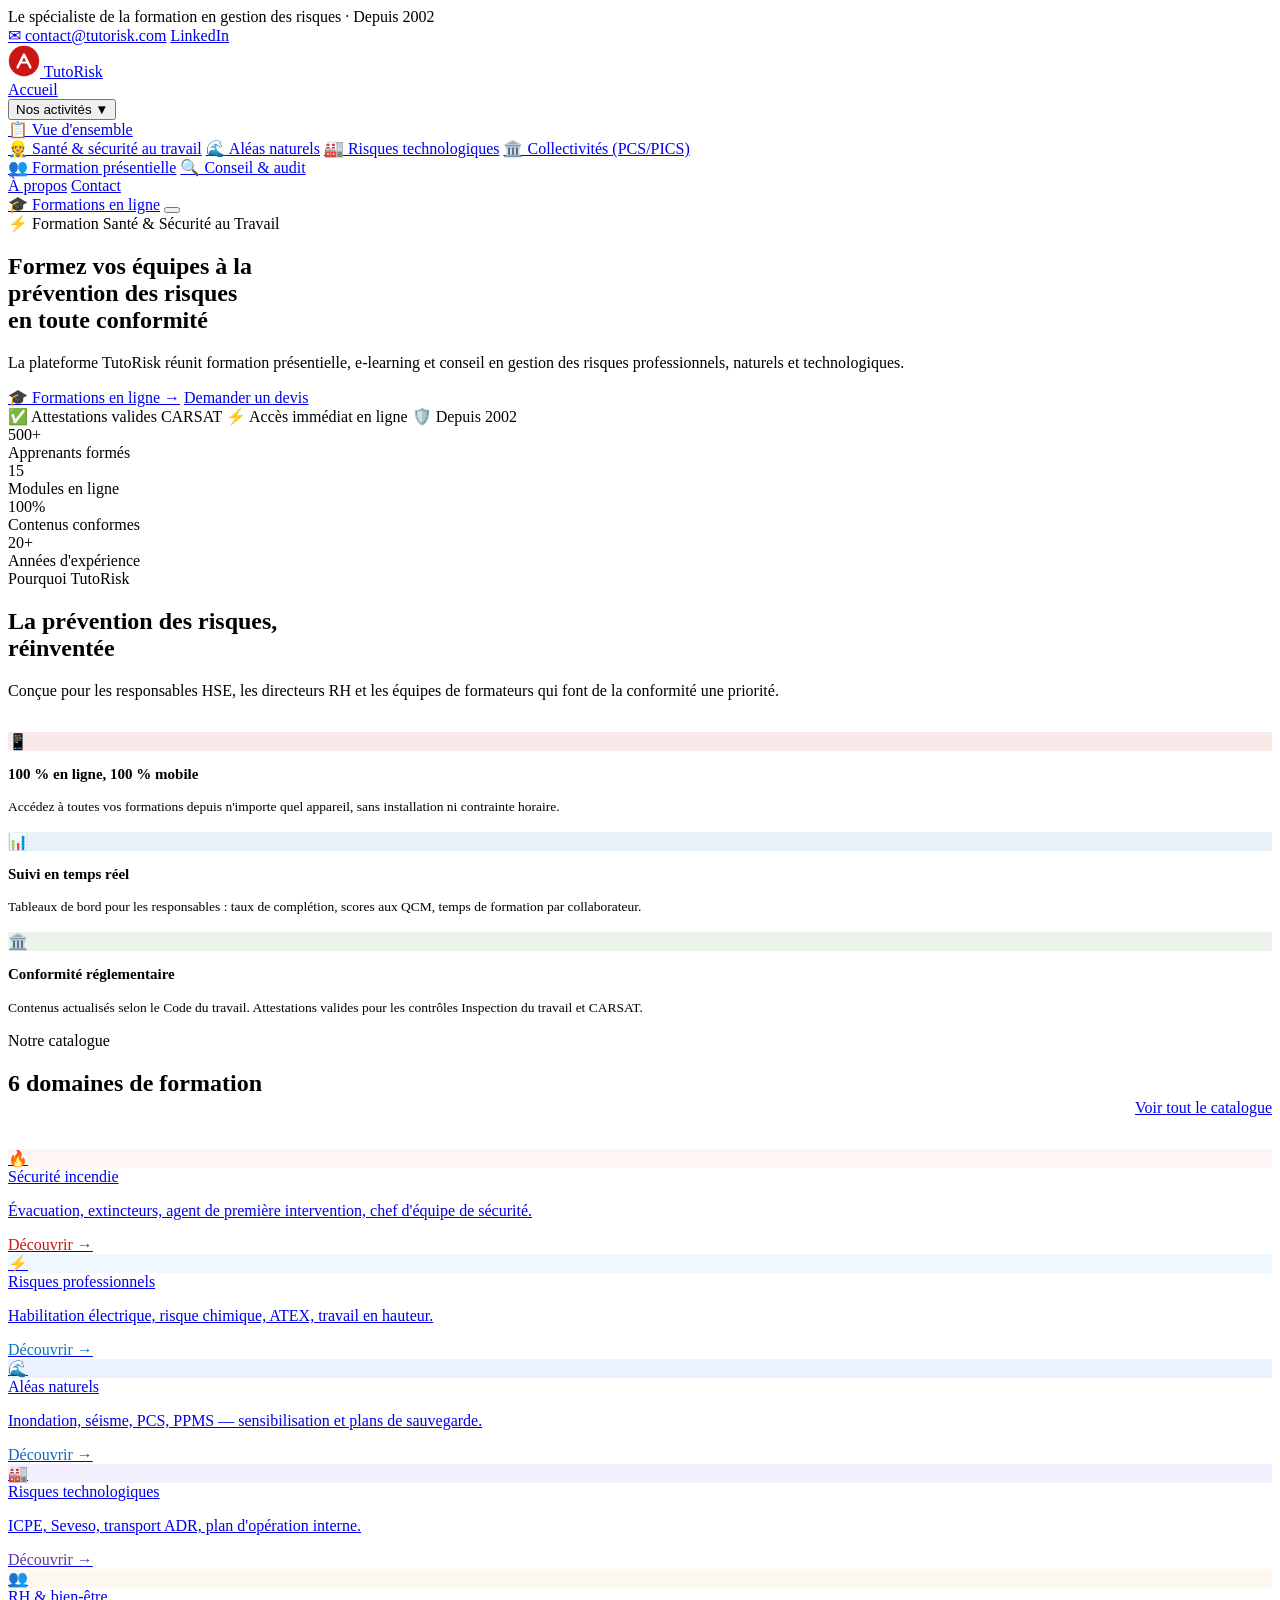
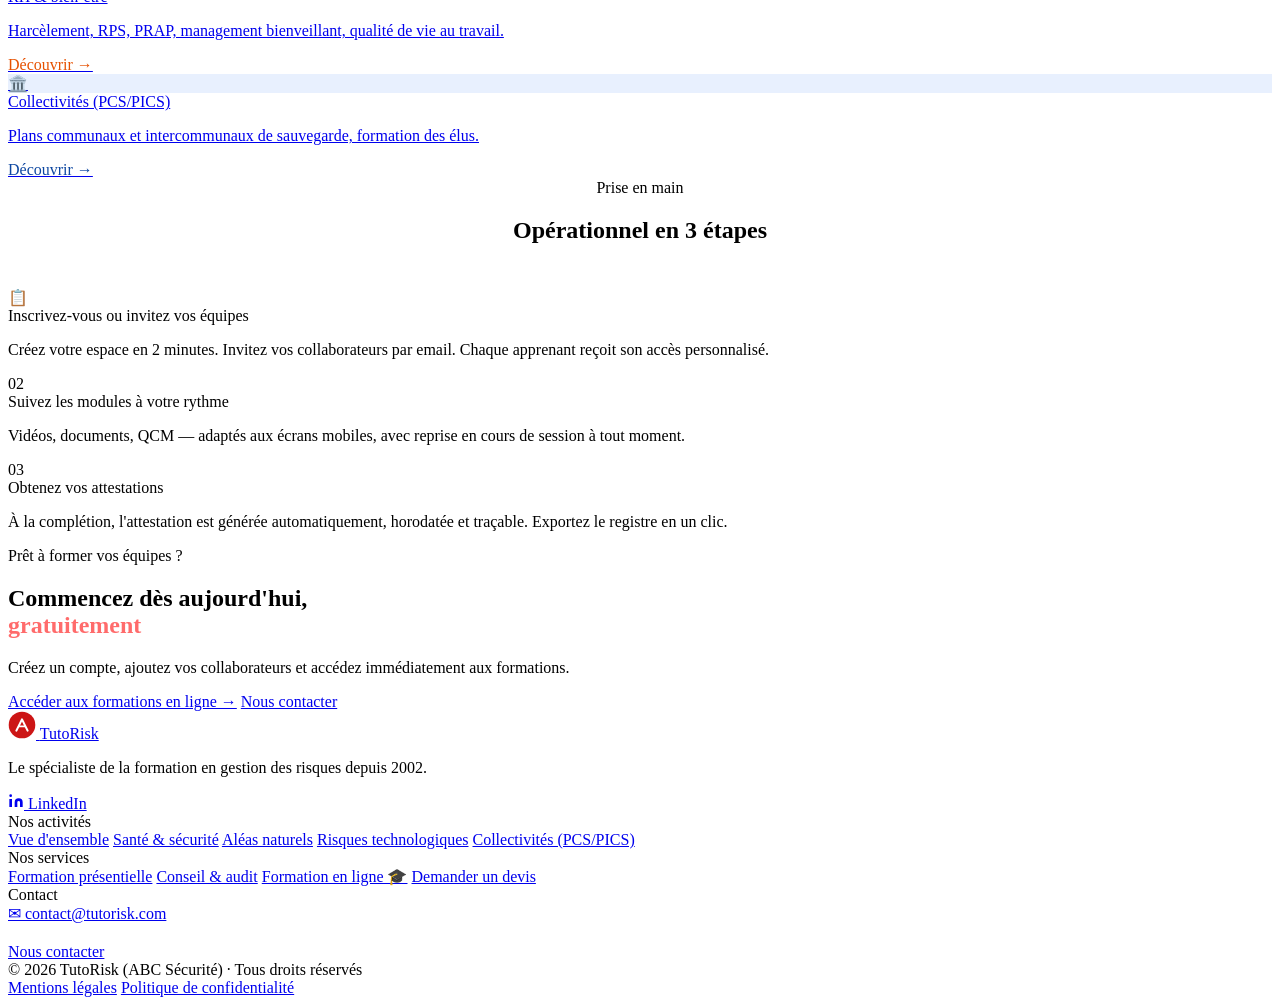
==== index.html @ a5a5a808 "deploy: index.html" ====
<!DOCTYPE html>
<html lang="fr">
<head>
  <meta charset="UTF-8">
  <meta name="viewport" content="width=device-width,initial-scale=1.0">
  <title>TutoRisk — Formation & conseil en gestion des risques depuis 2002</title>
  <meta name="description" content="Spécialiste de la formation en santé & sécurité au travail, aléas naturels et risques technologiques depuis 2002. Formations présentielles, e-learning et conseil.">
  <meta property="og:title" content="TutoRisk — Formation & conseil en gestion des risques depuis 2002">
  <meta property="og:description" content="Spécialiste de la formation en santé & sécurité au travail, aléas naturels et risques technologiques depuis 2002. Formations présentielles, e-learning et conseil.">
  <link rel="icon" href="/assets/favicon.svg" type="image/svg+xml">
  <link rel="preconnect" href="https://fonts.googleapis.com">
  <link href="https://fonts.googleapis.com/css2?family=Inter:wght@400;500;600;700;800;900&display=swap" rel="stylesheet">
  <link rel="stylesheet" href="/css/style.css">
</head>
<body>
<div class="topbar">
  <span>Le spécialiste de la formation en gestion des risques · Depuis 2002</span>
  <div class="topbar-links">
    <a href="mailto:contact@tutorisk.com">✉ contact@tutorisk.com</a>
    <a href="https://linkedin.com/company/tutorisk" target="_blank" rel="noreferrer">LinkedIn</a>
  </div>
</div>
<nav class="navbar" id="navbar">
  <div class="nav-inner">
    <a href="/index.html" class="nav-logo">
      <svg width="32" height="32" viewBox="0 0 40 40" fill="none"><circle cx="20" cy="20" r="19" fill="#CC1515"/><path d="M12 28L20 12L28 28" stroke="#fff" stroke-width="3" stroke-linecap="round" stroke-linejoin="round" fill="none"/><path d="M15.5 22L24.5 22" stroke="#fff" stroke-width="2.5" stroke-linecap="round"/></svg>
      <span>TutoRisk</span>
    </a>
    <div class="nav-links" id="nav-links">
      <a href="/index.html">Accueil</a>
      <div class="nav-dropdown" id="dropdown-activites">
        <button class="nav-dropdown-trigger" aria-expanded="false" aria-haspopup="true">Nos activités <span class="chevron">▼</span></button>
        <div class="nav-dropdown-menu" role="menu">
          <a href="/nos-activites.html">📋 Vue d'ensemble</a>
          <div class="dropdown-divider"></div>
          <a href="/sante-securite.html">👷 Santé &amp; sécurité au travail</a>
          <a href="/aleas-naturels.html">🌊 Aléas naturels</a>
          <a href="/risques-technologiques.html">🏭 Risques technologiques</a>
          <a href="/collectivites.html">🏛️ Collectivités (PCS/PICS)</a>
          <div class="dropdown-divider"></div>
          <a href="/formation-presentielle.html">👥 Formation présentielle</a>
          <a href="/conseil-audit.html">🔍 Conseil &amp; audit</a>
        </div>
      </div>
      <a href="/a-propos.html">À propos</a>
      <a href="/contact.html">Contact</a>
    </div>
    <div class="nav-actions">
      <a href="https://formation.tutorisk.com" target="_blank" rel="noreferrer" class="btn btn-red btn-sm">🎓 Formations en ligne</a>
      <button class="burger" id="burger" aria-label="Menu" aria-expanded="false"><span></span><span></span><span></span></button>
    </div>
  </div>
  <div class="nav-mobile" id="nav-mobile" hidden>
    <a href="/index.html">Accueil</a>
    <div class="mobile-section">Nos activités</div>
    <a href="/nos-activites.html" class="indent">Vue d'ensemble</a>
    <a href="/sante-securite.html" class="indent">👷 Santé &amp; sécurité</a>
    <a href="/aleas-naturels.html" class="indent">🌊 Aléas naturels</a>
    <a href="/risques-technologiques.html" class="indent">🏭 Risques technologiques</a>
    <a href="/collectivites.html" class="indent">🏛️ Collectivités</a>
    <a href="/formation-presentielle.html" class="indent">👥 Formation présentielle</a>
    <a href="/conseil-audit.html" class="indent">🔍 Conseil &amp; audit</a>
    <a href="/a-propos.html">À propos</a>
    <a href="/contact.html">Contact</a>
    <a href="https://formation.tutorisk.com" target="_blank" class="mobile-cta">🎓 Accéder aux formations en ligne</a>
  </div>
</nav>

<section class="hero">
  <div class="hero-pattern" aria-hidden="true"></div>
  <div class="hero-glow" aria-hidden="true"></div>
  <div class="hero-inner">
    <div class="hero-tag">⚡ Formation Santé &amp; Sécurité au Travail</div>
    <h1 class="fade-in">Formez vos équipes à la<br><span class="accent">prévention des risques</span><br>en toute conformité</h1>
    <p class="hero-sub fade-in fade-in-1">La plateforme TutoRisk réunit formation présentielle, e-learning et conseil en gestion des risques professionnels, naturels et technologiques.</p>
    <div class="hero-ctas fade-in fade-in-2">
      <a href="https://formation.tutorisk.com" target="_blank" rel="noreferrer" class="btn btn-white btn-lg">🎓 Formations en ligne →</a>
      <a href="/contact.html" class="btn btn-outline-white btn-lg">Demander un devis</a>
    </div>
    <div class="hero-badges fade-in fade-in-3">
      <span>✅ Attestations valides CARSAT</span>
      <span>⚡ Accès immédiat en ligne</span>
      <span>🛡️ Depuis 2002</span>
    </div>
  </div>
</section>
<div class="stats-bar">
  <div class="stats-bar-inner">
    <div class="stat-item"><div class="stat-num"><span data-count="500" data-suffix="+">500+</span></div><div class="stat-label">Apprenants formés</div></div>
    <div class="stat-item"><div class="stat-num"><span data-count="15">15</span></div><div class="stat-label">Modules en ligne</div></div>
    <div class="stat-item"><div class="stat-num"><span data-count="100" data-suffix="%">100%</span></div><div class="stat-label">Contenus conformes</div></div>
    <div class="stat-item"><div class="stat-num"><span data-count="20" data-suffix="+">20+</span></div><div class="stat-label">Années d'expérience</div></div>
  </div>
</div>
<section class="section">
  <div class="container">
    <div class="label">Pourquoi TutoRisk</div>
    <h2 class="section-title">La prévention des risques,<br>réinventée</h2>
    <p class="section-subtitle">Conçue pour les responsables HSE, les directeurs RH et les équipes de formateurs qui font de la conformité une priorité.</p>
    <div class="grid-3" style="margin-top:2rem">
      <div class="card card-lift fade-in"><div class="feature-icon" style="background:#CC151518">📱</div><h3 style="font-size:.9375rem;font-weight:800;color:var(--dark);margin-bottom:.625rem">100 % en ligne, 100 % mobile</h3><p style="font-size:.84375rem;color:var(--text-light);line-height:1.65">Accédez à toutes vos formations depuis n'importe quel appareil, sans installation ni contrainte horaire.</p></div>
      <div class="card card-lift fade-in fade-in-1"><div class="feature-icon" style="background:#0277BD18">📊</div><h3 style="font-size:.9375rem;font-weight:800;color:var(--dark);margin-bottom:.625rem">Suivi en temps réel</h3><p style="font-size:.84375rem;color:var(--text-light);line-height:1.65">Tableaux de bord pour les responsables : taux de complétion, scores aux QCM, temps de formation par collaborateur.</p></div>
      <div class="card card-lift fade-in fade-in-2"><div class="feature-icon" style="background:#2E7D3218">🏛️</div><h3 style="font-size:.9375rem;font-weight:800;color:var(--dark);margin-bottom:.625rem">Conformité réglementaire</h3><p style="font-size:.84375rem;color:var(--text-light);line-height:1.65">Contenus actualisés selon le Code du travail. Attestations valides pour les contrôles Inspection du travail et CARSAT.</p></div>
    </div>
  </div>
</section>
<section class="section" style="background:var(--bg)">
  <div class="container">
    <div style="display:flex;justify-content:space-between;align-items:flex-end;flex-wrap:wrap;gap:1rem;margin-bottom:2rem">
      <div><div class="label">Notre catalogue</div><h2 class="section-title">6 domaines de formation</h2></div>
      <a href="https://formation.tutorisk.com" target="_blank" rel="noreferrer" class="btn btn-red">Voir tout le catalogue</a>
    </div>
    <div class="grid-3">
      <a href="/sante-securite.html" class="domain-card" style="border-top-color:#CC1515"><div class="domain-card-header"><div class="domain-card-icon" style="background:#FFF5F5">🔥</div><div class="domain-card-title">Sécurité incendie</div></div><p>Évacuation, extincteurs, agent de première intervention, chef d'équipe de sécurité.</p><div class="domain-cta" style="color:#CC1515">Découvrir →</div></a>
      <a href="/sante-securite.html" class="domain-card" style="border-top-color:#0277BD"><div class="domain-card-header"><div class="domain-card-icon" style="background:#EFF8FF">⚡</div><div class="domain-card-title">Risques professionnels</div></div><p>Habilitation électrique, risque chimique, ATEX, travail en hauteur.</p><div class="domain-cta" style="color:#0277BD">Découvrir →</div></a>
      <a href="/aleas-naturels.html" class="domain-card" style="border-top-color:#1565C0"><div class="domain-card-header"><div class="domain-card-icon" style="background:#EBF2FF">🌊</div><div class="domain-card-title">Aléas naturels</div></div><p>Inondation, séisme, PCS, PPMS — sensibilisation et plans de sauvegarde.</p><div class="domain-cta" style="color:#1565C0">Découvrir →</div></a>
      <a href="/risques-technologiques.html" class="domain-card" style="border-top-color:#5E35B1"><div class="domain-card-header"><div class="domain-card-icon" style="background:#F3EFFF">🏭</div><div class="domain-card-title">Risques technologiques</div></div><p>ICPE, Seveso, transport ADR, plan d'opération interne.</p><div class="domain-cta" style="color:#5E35B1">Découvrir →</div></a>
      <a href="/sante-securite.html" class="domain-card" style="border-top-color:#E65100"><div class="domain-card-header"><div class="domain-card-icon" style="background:#FFF8F0">👥</div><div class="domain-card-title">RH &amp; bien-être</div></div><p>Harcèlement, RPS, PRAP, management bienveillant, qualité de vie au travail.</p><div class="domain-cta" style="color:#E65100">Découvrir →</div></a>
      <a href="/collectivites.html" class="domain-card" style="border-top-color:#0D47A1"><div class="domain-card-header"><div class="domain-card-icon" style="background:#E8F0FE">🏛️</div><div class="domain-card-title">Collectivités (PCS/PICS)</div></div><p>Plans communaux et intercommunaux de sauvegarde, formation des élus.</p><div class="domain-cta" style="color:#0D47A1">Découvrir →</div></a>
    </div>
  </div>
</section>
<section class="section">
  <div class="container">
    <div style="text-align:center;margin-bottom:2.75rem"><div class="label">Prise en main</div><h2 class="section-title">Opérationnel en 3 étapes</h2></div>
    <div class="steps-grid">
      <div class="step-card card-lift fade-in"><div class="step-num active">📋</div><div class="step-title">Inscrivez-vous ou invitez vos équipes</div><p class="step-desc">Créez votre espace en 2 minutes. Invitez vos collaborateurs par email. Chaque apprenant reçoit son accès personnalisé.</p></div>
      <div class="step-card card-lift fade-in fade-in-1"><div class="step-num">02</div><div class="step-title">Suivez les modules à votre rythme</div><p class="step-desc">Vidéos, documents, QCM — adaptés aux écrans mobiles, avec reprise en cours de session à tout moment.</p></div>
      <div class="step-card card-lift fade-in fade-in-2"><div class="step-num">03</div><div class="step-title">Obtenez vos attestations</div><p class="step-desc">À la complétion, l'attestation est générée automatiquement, horodatée et traçable. Exportez le registre en un clic.</p></div>
    </div>
  </div>
</section>
<section class="cta-section">
  <div class="hero-glow" aria-hidden="true"></div>
  <div style="position:relative;z-index:1">
    <div class="label">Prêt à former vos équipes ?</div>
    <h2>Commencez dès aujourd'hui,<br><span style="color:#FF6B6B">gratuitement</span></h2>
    <p>Créez un compte, ajoutez vos collaborateurs et accédez immédiatement aux formations.</p>
    <div class="cta-buttons">
      <a href="https://formation.tutorisk.com" target="_blank" rel="noreferrer" class="btn btn-white btn-lg">Accéder aux formations en ligne →</a>
      <a href="/contact.html" class="btn btn-outline-white btn-lg">Nous contacter</a>
    </div>
  </div>
</section>
<footer class="footer">
  <div class="footer-inner">
    <div class="footer-brand">
      <a href="/index.html" class="footer-logo">
        <svg width="28" height="28" viewBox="0 0 40 40" fill="none"><circle cx="20" cy="20" r="19" fill="#CC1515"/><path d="M12 28L20 12L28 28" stroke="#fff" stroke-width="3" stroke-linecap="round" stroke-linejoin="round" fill="none"/><path d="M15.5 22L24.5 22" stroke="#fff" stroke-width="2.5" stroke-linecap="round"/></svg>
        <span>TutoRisk</span>
      </a>
      <p>Le spécialiste de la formation en gestion des risques depuis 2002.</p>
      <a href="https://linkedin.com/company/tutorisk" target="_blank" rel="noreferrer" class="footer-linkedin">
        <svg width="16" height="16" viewBox="0 0 24 24" fill="currentColor"><path d="M16 8a6 6 0 016 6v7h-4v-7a2 2 0 00-4 0v7h-4v-7a6 6 0 016-6zM2 9h4v12H2z"/><circle cx="4" cy="4" r="2"/></svg>
        LinkedIn
      </a>
    </div>
    <div class="footer-col">
      <div class="footer-heading">Nos activités</div>
      <a href="/nos-activites.html">Vue d'ensemble</a>
      <a href="/sante-securite.html">Santé &amp; sécurité</a>
      <a href="/aleas-naturels.html">Aléas naturels</a>
      <a href="/risques-technologiques.html">Risques technologiques</a>
      <a href="/collectivites.html">Collectivités (PCS/PICS)</a>
    </div>
    <div class="footer-col">
      <div class="footer-heading">Nos services</div>
      <a href="/formation-presentielle.html">Formation présentielle</a>
      <a href="/conseil-audit.html">Conseil &amp; audit</a>
      <a href="https://formation.tutorisk.com" target="_blank" rel="noreferrer">Formation en ligne 🎓</a>
      <a href="/contact.html">Demander un devis</a>
    </div>
    <div class="footer-col">
      <div class="footer-heading">Contact</div>
      <a href="mailto:contact@tutorisk.com">✉ contact@tutorisk.com</a>
      <div style="margin-top:1.25rem"><a href="/contact.html" class="btn btn-red btn-sm">Nous contacter</a></div>
    </div>
  </div>
  <div class="footer-bottom">
    <span>© 2026 TutoRisk (ABC Sécurité) · Tous droits réservés</span>
    <div class="footer-bottom-links">
      <a href="/mentions-legales.html">Mentions légales</a>
      <a href="/politique-confidentialite.html">Politique de confidentialité</a>
    </div>
  </div>
</footer>
<script src="/js/config.js"></script>
<script src="/js/main.js"></script>
</body></html>
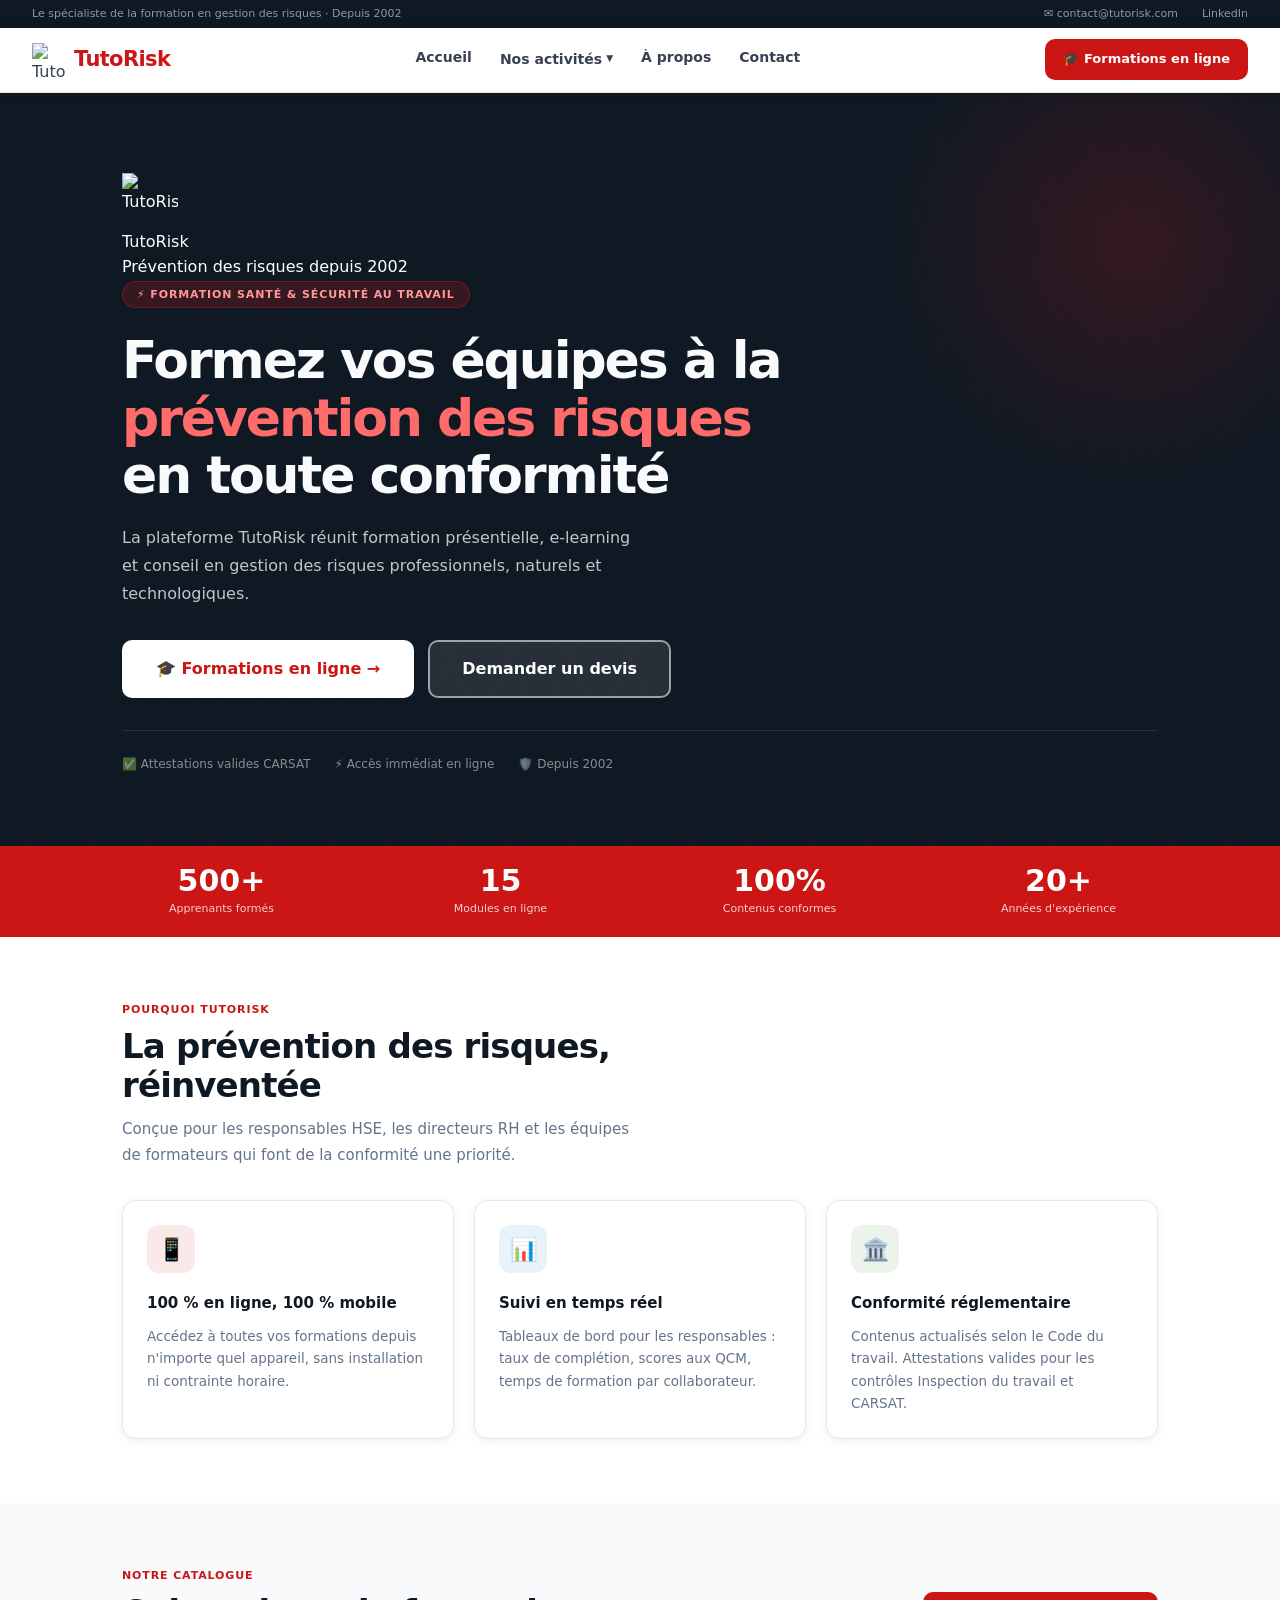
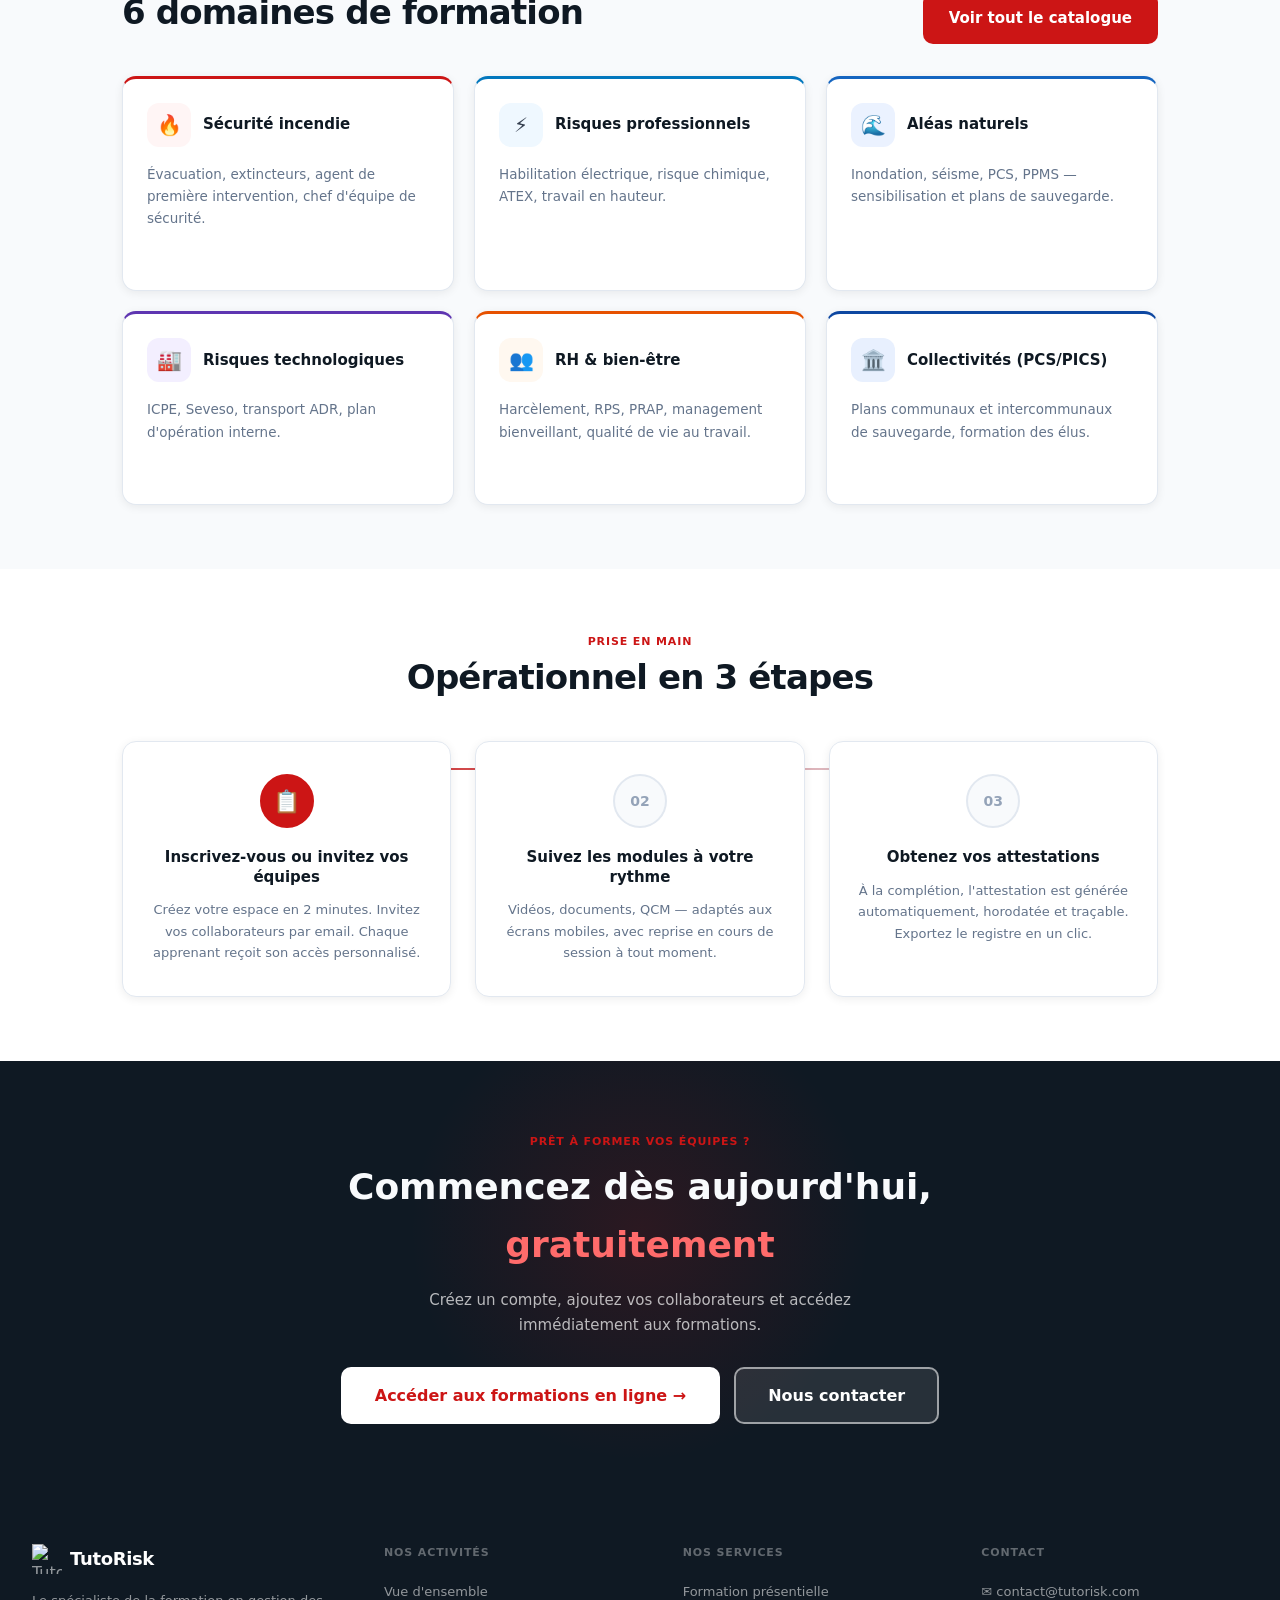
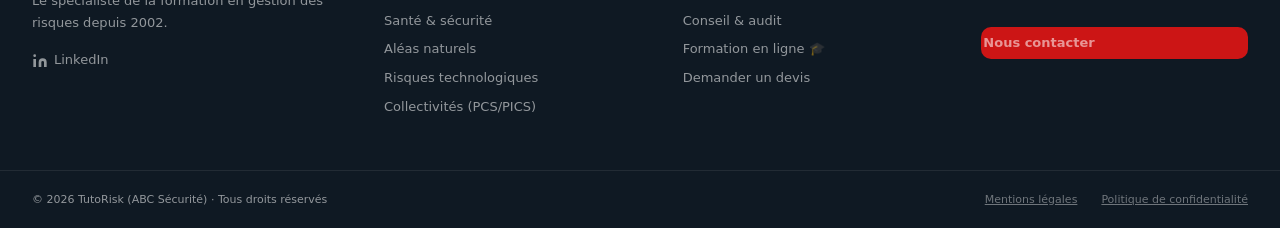
==== commit fdbbe639: "Logo TutoRisk : accueil, site + favicons" ====
--- a/index.html
+++ b/index.html
@@ -7,7 +7,13 @@
   <meta name="description" content="Spécialiste de la formation en santé & sécurité au travail, aléas naturels et risques technologiques depuis 2002. Formations présentielles, e-learning et conseil.">
   <meta property="og:title" content="TutoRisk — Formation & conseil en gestion des risques depuis 2002">
   <meta property="og:description" content="Spécialiste de la formation en santé & sécurité au travail, aléas naturels et risques technologiques depuis 2002. Formations présentielles, e-learning et conseil.">
-  <link rel="icon" href="/assets/favicon.svg" type="image/svg+xml">
+  <link rel="icon" href="/assets/favicon.ico" sizes="any">
+<link rel="icon" type="image/png" sizes="32x32" href="/assets/favicon-32x32.png">
+<link rel="icon" type="image/png" sizes="16x16" href="/assets/favicon-16x16.png">
+<link rel="apple-touch-icon" href="/assets/apple-touch-icon.png">
+<link rel="manifest" href="/assets/site.webmanifest">
+<meta name="theme-color" content="#CC1515">
+<meta property="og:image" content="https://tutorisk.net/assets/favicon-512x512.png">
   <link rel="preconnect" href="https://fonts.googleapis.com">
   <link href="https://fonts.googleapis.com/css2?family=Inter:wght@400;500;600;700;800;900&display=swap" rel="stylesheet">
   <link rel="stylesheet" href="/css/style.css">
@@ -23,7 +29,7 @@
 <nav class="navbar" id="navbar">
   <div class="nav-inner">
     <a href="/index.html" class="nav-logo">
-      <svg width="32" height="32" viewBox="0 0 40 40" fill="none"><circle cx="20" cy="20" r="19" fill="#CC1515"/><path d="M12 28L20 12L28 28" stroke="#fff" stroke-width="3" stroke-linecap="round" stroke-linejoin="round" fill="none"/><path d="M15.5 22L24.5 22" stroke="#fff" stroke-width="2.5" stroke-linecap="round"/></svg>
+      <img src="/assets/logo-tutorisk.png" width="34" height="34" alt="TutoRisk" style="display:block;flex-shrink:0;object-fit:contain">
       <span>TutoRisk</span>
     </a>
     <div class="nav-links" id="nav-links">
@@ -70,6 +76,13 @@
   <div class="hero-pattern" aria-hidden="true"></div>
   <div class="hero-glow" aria-hidden="true"></div>
   <div class="hero-inner">
+    <div class="hero-lockup">
+      <div class="hero-lockup-mark"><img src="/assets/logo-tutorisk.png" width="56" height="56" alt="TutoRisk"></div>
+      <div>
+        <div class="hero-lockup-name">TutoRisk</div>
+        <div class="hero-lockup-tag">Prévention des risques depuis 2002</div>
+      </div>
+    </div>
     <div class="hero-tag">⚡ Formation Santé &amp; Sécurité au Travail</div>
     <h1 class="fade-in">Formez vos équipes à la<br><span class="accent">prévention des risques</span><br>en toute conformité</h1>
     <p class="hero-sub fade-in fade-in-1">La plateforme TutoRisk réunit formation présentielle, e-learning et conseil en gestion des risques professionnels, naturels et technologiques.</p>
@@ -146,7 +159,7 @@
   <div class="footer-inner">
     <div class="footer-brand">
       <a href="/index.html" class="footer-logo">
-        <svg width="28" height="28" viewBox="0 0 40 40" fill="none"><circle cx="20" cy="20" r="19" fill="#CC1515"/><path d="M12 28L20 12L28 28" stroke="#fff" stroke-width="3" stroke-linecap="round" stroke-linejoin="round" fill="none"/><path d="M15.5 22L24.5 22" stroke="#fff" stroke-width="2.5" stroke-linecap="round"/></svg>
+        <img src="/assets/logo-tutorisk.png" width="30" height="30" alt="TutoRisk" style="display:block;flex-shrink:0;object-fit:contain">
         <span>TutoRisk</span>
       </a>
       <p>Le spécialiste de la formation en gestion des risques depuis 2002.</p>
--- a/css/style.css
+++ b/css/style.css
@@ -0,0 +1,723 @@
+/* ═══════════════════════════════════════════════════════════
+   TutoRisk — Feuille de style principale
+   ═══════════════════════════════════════════════════════════ */
+
+:root {
+  --red:        #CC1515;
+  --red-dark:   #A50F0F;
+  --red-light:  #FFF5F5;
+  --dark:       #0F1923;
+  --dark-2:     #1E293B;
+  --text:       #374151;
+  --text-light: #64748B;
+  --text-muted: #94A3B8;
+  --border:     #E2E8F0;
+  --bg:         #F8FAFC;
+  --white:      #ffffff;
+  --shadow:     0 2px 10px rgba(0,0,0,.07);
+  --shadow-lg:  0 12px 40px rgba(0,0,0,.12);
+  --radius:     10px;
+  --radius-lg:  14px;
+  --transition: all .2s ease;
+  --font:       'Inter', system-ui, -apple-system, sans-serif;
+  --max-width:  1100px;
+}
+
+*,*::before,*::after { box-sizing: border-box; margin: 0; padding: 0; }
+
+html { scroll-behavior: smooth; }
+
+body {
+  font-family: var(--font);
+  color: var(--text);
+  background: var(--white);
+  line-height: 1.6;
+  -webkit-font-smoothing: antialiased;
+}
+
+img { max-width: 100%; height: auto; display: block; }
+a { color: inherit; text-decoration: none; }
+
+/* ── Utilitaires ─────────────────────────────────────────── */
+.container { max-width: var(--max-width); margin: 0 auto; padding: 0 2rem; }
+.sr-only { position:absolute; width:1px; height:1px; padding:0; margin:-1px; overflow:hidden; clip:rect(0,0,0,0); white-space:nowrap; border:0; }
+
+.section { padding: 4rem 0; }
+.section-sm { padding: 2.5rem 0; }
+
+.label {
+  font-size: .6875rem;
+  font-weight: 700;
+  letter-spacing: .08em;
+  text-transform: uppercase;
+  color: var(--red);
+  margin-bottom: .5rem;
+}
+
+.section-title {
+  font-size: clamp(1.5rem, 3vw, 2.125rem);
+  font-weight: 900;
+  color: var(--dark);
+  letter-spacing: -.025em;
+  line-height: 1.15;
+  margin-bottom: .75rem;
+}
+
+.section-subtitle {
+  font-size: .9375rem;
+  color: var(--text-light);
+  max-width: 520px;
+  line-height: 1.7;
+}
+
+/* ── Boutons ─────────────────────────────────────────────── */
+.btn {
+  display: inline-flex;
+  align-items: center;
+  gap: .4375rem;
+  padding: .75rem 1.5rem;
+  border-radius: var(--radius);
+  font-size: .9375rem;
+  font-weight: 700;
+  cursor: pointer;
+  border: 2px solid transparent;
+  transition: var(--transition);
+  text-decoration: none;
+  white-space: nowrap;
+}
+.btn-sm { padding: .5rem 1rem; font-size: .8125rem; }
+.btn-lg { padding: .875rem 2rem; font-size: 1rem; }
+
+.btn-red    { background: var(--red); color: #fff; }
+.btn-red:hover { background: var(--red-dark); transform: translateY(-1px); box-shadow: 0 4px 14px rgba(204,21,21,.35); }
+
+.btn-white  { background: #fff; color: var(--red); }
+.btn-white:hover { background: #FFF5F5; transform: translateY(-1px); }
+
+.btn-outline { background: transparent; border-color: currentColor; color: var(--red); }
+.btn-outline:hover { background: var(--red-light); }
+
+.btn-outline-white { background: rgba(255,255,255,.1); border-color: rgba(255,255,255,.55); color: #fff; }
+.btn-outline-white:hover { background: rgba(255,255,255,.2); border-color: #fff; }
+
+.btn-dark { background: var(--dark); color: #fff; }
+.btn-dark:hover { background: var(--dark-2); }
+
+/* ── Cards ───────────────────────────────────────────────── */
+.card {
+  background: var(--white);
+  border: 1px solid var(--border);
+  border-radius: var(--radius-lg);
+  padding: 1.5rem;
+  box-shadow: var(--shadow);
+}
+
+.card-lift { transition: var(--transition); }
+.card-lift:hover { transform: translateY(-4px); box-shadow: var(--shadow-lg); }
+
+/* ── Bandeau supérieur ───────────────────────────────────── */
+.topbar {
+  background: var(--dark);
+  color: rgba(255,255,255,.55);
+  font-size: .6875rem;
+  padding: .3125rem 2rem;
+  display: flex;
+  justify-content: space-between;
+  align-items: center;
+  gap: 1rem;
+}
+.topbar-links { display: flex; gap: 1.5rem; }
+.topbar a { color: rgba(255,255,255,.55); transition: color .15s; }
+.topbar a:hover { color: #fff; }
+
+/* ── Navigation ──────────────────────────────────────────── */
+.navbar {
+  background: var(--white);
+  position: sticky;
+  top: 0;
+  z-index: 200;
+  box-shadow: 0 1px 12px rgba(0,0,0,.08);
+  border-bottom: 1px solid rgba(204,21,21,.12);
+}
+
+.nav-inner {
+  max-width: 1280px;
+  margin: 0 auto;
+  padding: 0 2rem;
+  height: 64px;
+  display: flex;
+  align-items: center;
+  justify-content: space-between;
+  gap: 1rem;
+}
+
+.nav-logo {
+  display: flex;
+  align-items: center;
+  gap: .5rem;
+  text-decoration: none;
+  flex-shrink: 0;
+}
+.nav-logo span {
+  font-size: 1.3125rem;
+  font-weight: 900;
+  color: var(--red);
+  letter-spacing: -.03em;
+}
+
+.nav-links {
+  display: flex;
+  align-items: center;
+  gap: 1.75rem;
+}
+
+.nav-links > a {
+  font-size: .875rem;
+  font-weight: 600;
+  color: var(--text);
+  text-decoration: none;
+  padding-bottom: .125rem;
+  border-bottom: 2px solid transparent;
+  transition: color .15s, border-color .15s;
+}
+.nav-links > a:hover,
+.nav-links > a[aria-current] { color: var(--red); border-bottom-color: var(--red); }
+
+/* Dropdown */
+.nav-dropdown { position: relative; }
+
+.nav-dropdown-trigger {
+  background: none;
+  border: none;
+  font: 600 .875rem/1 var(--font);
+  color: var(--text);
+  cursor: pointer;
+  display: flex;
+  align-items: center;
+  gap: .25rem;
+  padding: .25rem 0;
+  border-bottom: 2px solid transparent;
+  transition: color .15s, border-color .15s;
+}
+.nav-dropdown-trigger:hover,
+.nav-dropdown-trigger[aria-expanded="true"] { color: var(--red); border-bottom-color: var(--red); }
+
+.chevron { font-size: .5625rem; transition: transform .2s; }
+.nav-dropdown-trigger[aria-expanded="true"] .chevron { transform: rotate(180deg); }
+
+.nav-dropdown-menu {
+  position: absolute;
+  top: calc(100% + 14px);
+  left: 50%;
+  transform: translateX(-50%);
+  background: var(--white);
+  border: 1px solid var(--border);
+  border-radius: var(--radius-lg);
+  box-shadow: var(--shadow-lg);
+  min-width: 240px;
+  overflow: hidden;
+  z-index: 300;
+  padding: .375rem;
+  display: none;
+}
+.nav-dropdown-menu.open { display: block; animation: fadeDown .15s ease; }
+
+@keyframes fadeDown {
+  from { opacity: 0; transform: translateX(-50%) translateY(-6px); }
+  to   { opacity: 1; transform: translateX(-50%) translateY(0); }
+}
+
+.nav-dropdown-menu a {
+  display: flex;
+  align-items: center;
+  gap: .625rem;
+  padding: .625rem .75rem;
+  font-size: .8125rem;
+  font-weight: 500;
+  color: var(--text);
+  border-radius: .5rem;
+  transition: background .12s, color .12s;
+}
+.nav-dropdown-menu a:hover { background: var(--red-light); color: var(--red); }
+.dropdown-divider { height: 1px; background: var(--border); margin: .25rem .5rem; }
+
+.nav-actions { display: flex; align-items: center; gap: .75rem; }
+
+/* Burger */
+.burger {
+  display: none;
+  flex-direction: column;
+  justify-content: center;
+  gap: 5px;
+  width: 36px;
+  height: 36px;
+  background: none;
+  border: none;
+  cursor: pointer;
+  padding: .25rem;
+}
+.burger span {
+  display: block;
+  width: 22px;
+  height: 2px;
+  background: var(--text);
+  border-radius: 2px;
+  transition: var(--transition);
+}
+.burger.open span:nth-child(1) { transform: rotate(45deg) translate(5px, 5px); }
+.burger.open span:nth-child(2) { opacity: 0; }
+.burger.open span:nth-child(3) { transform: rotate(-45deg) translate(5px, -5px); }
+
+/* Menu mobile */
+.nav-mobile {
+  border-top: 1px solid var(--border);
+  padding: .75rem 1.25rem 1.25rem;
+  background: var(--white);
+}
+.nav-mobile a {
+  display: block;
+  padding: .625rem 0;
+  font-size: .9375rem;
+  font-weight: 600;
+  color: var(--text);
+  border-bottom: 1px solid #F5F5F5;
+}
+.nav-mobile a:hover { color: var(--red); }
+.nav-mobile a.indent { padding-left: 1.25rem; font-size: .875rem; font-weight: 500; }
+.nav-mobile .mobile-section { font-size: .6875rem; font-weight: 700; text-transform: uppercase; letter-spacing: .08em; color: var(--text-muted); padding: .875rem 0 .25rem; }
+.nav-mobile .mobile-cta { display: block; text-align: center; background: var(--red); color: #fff; border-radius: var(--radius); padding: .75rem; margin-top: .875rem; font-weight: 700; }
+
+/* ── Hero ────────────────────────────────────────────────── */
+.hero {
+  background: var(--dark);
+  color: #fff;
+  position: relative;
+  overflow: hidden;
+}
+
+.hero-pattern {
+  position: absolute;
+  inset: 0;
+  opacity: .06;
+  background-image:
+    repeating-linear-gradient(60deg, #CC1515 0, #CC1515 1px, transparent 0, transparent 50%),
+    repeating-linear-gradient(-60deg, #CC1515 0, #CC1515 1px, transparent 0, transparent 50%);
+  background-size: 60px 60px;
+  pointer-events: none;
+}
+
+.hero-glow {
+  position: absolute;
+  top: -100px; right: -100px;
+  width: 500px; height: 500px;
+  background: radial-gradient(circle, rgba(204,21,21,.2) 0%, transparent 70%);
+  pointer-events: none;
+}
+
+.hero-inner {
+  position: relative;
+  z-index: 1;
+  max-width: var(--max-width);
+  margin: 0 auto;
+  padding: 5rem 2rem 4.5rem;
+}
+
+.hero-tag {
+  display: inline-flex;
+  align-items: center;
+  gap: .375rem;
+  background: rgba(204,21,21,.2);
+  border: 1px solid rgba(204,21,21,.45);
+  color: #FF9999;
+  font-size: .6875rem;
+  font-weight: 700;
+  letter-spacing: .08em;
+  text-transform: uppercase;
+  padding: .25rem .875rem;
+  border-radius: 20px;
+  margin-bottom: 1.5rem;
+}
+
+.hero h1 {
+  font-size: clamp(2rem, 5vw, 3.25rem);
+  font-weight: 900;
+  line-height: 1.1;
+  letter-spacing: -.04em;
+  margin-bottom: 1.25rem;
+  color: #F8FAFC;
+}
+.hero h1 .accent { color: #FF6B6B; }
+
+.hero-sub {
+  font-size: 1rem;
+  color: rgba(255,255,255,.75);
+  max-width: 520px;
+  line-height: 1.75;
+  margin-bottom: 2rem;
+}
+
+.hero-ctas { display: flex; gap: .875rem; flex-wrap: wrap; margin-bottom: 2rem; }
+
+.hero-badges {
+  display: flex;
+  gap: 1.5rem;
+  flex-wrap: wrap;
+  padding-top: 1.5rem;
+  border-top: 1px solid rgba(255,255,255,.1);
+  font-size: .75rem;
+  color: rgba(255,255,255,.5);
+}
+
+/* ── Bande de stats ──────────────────────────────────────── */
+.stats-bar {
+  background: var(--red);
+  padding: 1.25rem 2rem;
+}
+.stats-bar-inner {
+  max-width: var(--max-width);
+  margin: 0 auto;
+  display: grid;
+  grid-template-columns: repeat(4, 1fr);
+  gap: 1rem;
+}
+.stat-item { text-align: center; color: #fff; }
+.stat-num  { font-size: 1.875rem; font-weight: 900; line-height: 1; }
+.stat-label { font-size: .6875rem; opacity: .8; margin-top: .25rem; font-weight: 500; }
+
+/* ── Page hero (pages intérieures) ──────────────────────── */
+.page-hero {
+  background: var(--dark);
+  color: #fff;
+  padding: 3.5rem 2rem;
+  position: relative;
+  overflow: hidden;
+}
+.page-hero .hero-pattern { opacity: .04; }
+.page-hero-inner {
+  max-width: var(--max-width);
+  margin: 0 auto;
+  position: relative;
+  z-index: 1;
+}
+.breadcrumb {
+  font-size: .75rem;
+  color: rgba(255,255,255,.5);
+  margin-bottom: .875rem;
+  display: flex;
+  gap: .375rem;
+  align-items: center;
+}
+.breadcrumb a { color: rgba(255,255,255,.5); text-decoration: none; }
+.breadcrumb a:hover { color: rgba(255,255,255,.8); }
+.page-hero h1 {
+  font-size: clamp(1.625rem, 4vw, 2.5rem);
+  font-weight: 900;
+  line-height: 1.15;
+  letter-spacing: -.025em;
+  margin-bottom: .75rem;
+}
+.page-hero .subtitle {
+  font-size: .9375rem;
+  color: rgba(255,255,255,.75);
+  max-width: 600px;
+  line-height: 1.7;
+}
+
+/* Variantes colorées pour les pages d'activité */
+.hero-sst     { background: #CC1515; }
+.hero-aleas   { background: #1565C0; }
+.hero-risques { background: #5E35B1; }
+.hero-coll    { background: #0D47A1; }
+
+/* ── Grilles de cards ────────────────────────────────────── */
+.grid-2 { display: grid; grid-template-columns: repeat(2, 1fr); gap: 1.25rem; }
+.grid-3 { display: grid; grid-template-columns: repeat(3, 1fr); gap: 1.25rem; }
+.grid-4 { display: grid; grid-template-columns: repeat(4, 1fr); gap: 1rem; }
+.grid-auto { display: grid; grid-template-columns: repeat(auto-fit, minmax(280px, 1fr)); gap: 1.25rem; }
+
+/* ── Feature icon ────────────────────────────────────────── */
+.feature-icon {
+  width: 48px; height: 48px;
+  border-radius: .75rem;
+  display: flex;
+  align-items: center;
+  justify-content: center;
+  font-size: 1.375rem;
+  margin-bottom: 1.125rem;
+  flex-shrink: 0;
+}
+
+/* ── Domain cards ────────────────────────────────────────── */
+.domain-card {
+  background: var(--white);
+  border: 1px solid var(--border);
+  border-top-width: 3px;
+  border-radius: var(--radius-lg);
+  padding: 1.5rem;
+  box-shadow: var(--shadow);
+  transition: var(--transition);
+  cursor: pointer;
+  text-decoration: none;
+  color: inherit;
+  display: block;
+}
+.domain-card:hover { transform: translateY(-3px); box-shadow: var(--shadow-lg); }
+.domain-card:hover .domain-cta { opacity: 1; }
+.domain-card-header { display: flex; gap: .75rem; align-items: center; margin-bottom: 1rem; }
+.domain-card-icon { width: 44px; height: 44px; border-radius: .75rem; display: flex; align-items: center; justify-content: center; font-size: 1.25rem; flex-shrink: 0; }
+.domain-card-title { font-size: .9375rem; font-weight: 800; color: var(--dark); line-height: 1.25; }
+.domain-card p { font-size: .84375rem; color: var(--text-light); line-height: 1.65; margin-bottom: 1rem; }
+.domain-cta { font-size: .8125rem; font-weight: 700; opacity: 0; transition: opacity .2s; }
+
+/* ── List items (dans les cards détail) ─────────────────── */
+.check-list { list-style: none; }
+.check-list li {
+  display: flex;
+  gap: .5rem;
+  align-items: flex-start;
+  padding: .3125rem 0;
+  font-size: .84375rem;
+  color: var(--text-light);
+  border-bottom: 1px solid var(--bg);
+}
+.check-list li::before { content: "✓"; color: var(--red); font-weight: 700; flex-shrink: 0; margin-top: .05rem; }
+
+/* ── Réglementaire (citation en couleur) ─────────────────── */
+.reglement-box {
+  border-left: 4px solid var(--red);
+  background: var(--bg);
+  border-radius: 0 var(--radius) var(--radius) 0;
+  padding: 1.25rem 1.5rem;
+  margin-bottom: 2.5rem;
+}
+.reglement-box .label { margin-bottom: .5rem; }
+.reglement-box p { font-size: .875rem; color: var(--text); line-height: 1.7; font-style: italic; }
+
+/* ── FAQ ─────────────────────────────────────────────────── */
+.faq-item {
+  background: var(--bg);
+  border: 1px solid var(--border);
+  border-radius: var(--radius);
+  padding: 1.125rem 1.25rem;
+  margin-bottom: .75rem;
+}
+.faq-q { font-size: .875rem; font-weight: 700; color: var(--dark); margin-bottom: .5rem; }
+.faq-a { font-size: .84375rem; color: var(--text-light); line-height: 1.65; }
+
+/* ── CTA Section ─────────────────────────────────────────── */
+.cta-section {
+  background: var(--dark);
+  color: #fff;
+  padding: 4.5rem 2rem;
+  text-align: center;
+  position: relative;
+  overflow: hidden;
+}
+.cta-section .hero-glow {
+  top: -80px; right: 50%; transform: translateX(50%);
+  background: radial-gradient(circle, rgba(204,21,21,.15) 0%, transparent 65%);
+}
+.cta-section .label { color: var(--red); }
+.cta-section h2 { color: #F8FAFC; font-size: clamp(1.5rem, 4vw, 2.25rem); font-weight: 900; margin-bottom: .875rem; }
+.cta-section p  { color: rgba(255,255,255,.7); font-size: .9375rem; max-width: 520px; margin: 0 auto 1.75rem; line-height: 1.7; }
+.cta-buttons    { display: flex; gap: .875rem; justify-content: center; flex-wrap: wrap; }
+.cta-badges     { display: flex; gap: 1.5rem; justify-content: center; flex-wrap: wrap; margin-top: 1.5rem; font-size: .75rem; color: rgba(255,255,255,.45); }
+
+/* ── Steps ───────────────────────────────────────────────── */
+.steps-grid { display: grid; grid-template-columns: repeat(3, 1fr); gap: 1.5rem; position: relative; }
+.steps-grid::before {
+  content: "";
+  position: absolute;
+  top: 27px; left: 17%; right: 17%;
+  height: 2px;
+  background: linear-gradient(90deg, var(--red) 0%, var(--border) 100%);
+}
+.step-card { background: var(--white); border: 1px solid var(--border); border-radius: var(--radius-lg); padding: 2rem 1.5rem; text-align: center; box-shadow: var(--shadow); }
+.step-num  { width: 54px; height: 54px; border-radius: 50%; background: var(--bg); border: 2px solid var(--border); display: flex; align-items: center; justify-content: center; font-size: .875rem; font-weight: 800; color: var(--text-muted); margin: 0 auto 1.25rem; }
+.step-num.active { background: var(--red); border-color: var(--red); color: #fff; font-size: 1.375rem; }
+.step-title { font-size: .9375rem; font-weight: 800; color: var(--dark); margin-bottom: .75rem; line-height: 1.3; }
+.step-desc  { font-size: .8125rem; color: var(--text-light); line-height: 1.65; }
+
+/* ── Timeline ────────────────────────────────────────────── */
+.timeline { position: relative; padding-left: 7.5rem; }
+.timeline::before { content: ""; position: absolute; left: 3rem; top: 0; bottom: 0; width: 2px; background: linear-gradient(180deg, var(--red), var(--border)); }
+.tl-item { margin-bottom: 2rem; }
+.tl-year {
+  position: absolute;
+  left: 0;
+  font-size: 1rem;
+  font-weight: 900;
+  color: var(--red);
+  display: flex;
+  align-items: center;
+  gap: .75rem;
+  white-space: nowrap;
+}
+.tl-year::after {
+  content: "";
+  width: 14px; height: 14px;
+  border-radius: 50%;
+  background: var(--red);
+  border: 3px solid var(--white);
+  outline: 2px solid var(--red);
+  flex-shrink: 0;
+  position: absolute;
+  right: -4.5rem;
+}
+.tl-card { background: var(--bg); border: 1px solid var(--border); border-radius: var(--radius); padding: 1.125rem 1.25rem; position: relative; }
+.tl-card .tl-year { position: relative; margin-bottom: .375rem; }
+.tl-card h3 { font-size: .9375rem; font-weight: 700; color: var(--dark); margin-bottom: .375rem; }
+.tl-card p  { font-size: .84375rem; color: var(--text-light); line-height: 1.65; }
+
+/* Layout timeline simplifié */
+.timeline-simple { display: flex; flex-direction: column; gap: 1.5rem; }
+.tl-row { display: flex; gap: 1.5rem; align-items: flex-start; }
+.tl-left { width: 4rem; flex-shrink: 0; text-align: right; }
+.tl-left .year { font-size: 1rem; font-weight: 900; color: var(--red); }
+.tl-dot-col { display: flex; flex-direction: column; align-items: center; flex-shrink: 0; }
+.tl-dot { width: 14px; height: 14px; border-radius: 50%; background: var(--red); border: 3px solid var(--white); outline: 2px solid rgba(204,21,21,.3); flex-shrink: 0; }
+.tl-line { width: 2px; background: linear-gradient(180deg, rgba(204,21,21,.3), transparent); flex: 1; min-height: 30px; }
+
+/* ── Contact form ────────────────────────────────────────── */
+.contact-grid { display: grid; grid-template-columns: 1fr 2fr; gap: 2.5rem; }
+.contact-info-item { display: flex; gap: .75rem; margin-bottom: 1.25rem; align-items: flex-start; }
+.contact-info-icon { width: 36px; height: 36px; border-radius: .5rem; background: var(--red-light); display: flex; align-items: center; justify-content: center; font-size: 1rem; flex-shrink: 0; }
+.contact-info-label { font-size: .6875rem; font-weight: 600; text-transform: uppercase; letter-spacing: .05em; color: var(--text-muted); }
+.contact-info-val { font-size: .875rem; color: var(--text); font-weight: 500; }
+.contact-info-val a { color: var(--red); }
+
+.form-row { display: grid; grid-template-columns: 1fr 1fr; gap: 1rem; margin-bottom: 1rem; }
+.form-group { margin-bottom: 1rem; }
+.form-group label { display: block; font-size: .75rem; font-weight: 600; color: var(--text); margin-bottom: .3125rem; }
+.form-group input,
+.form-group select,
+.form-group textarea {
+  width: 100%;
+  border: 1.5px solid var(--border);
+  border-radius: var(--radius);
+  padding: .5625rem .75rem;
+  font-size: .8125rem;
+  font-family: var(--font);
+  color: var(--text);
+  background: var(--white);
+  transition: border-color .15s;
+  outline: none;
+}
+.form-group input:focus,
+.form-group select:focus,
+.form-group textarea:focus { border-color: var(--red); }
+.form-group textarea { resize: vertical; min-height: 120px; }
+
+.form-success { background: #F0FFF4; border: 1px solid #BBF7D0; border-radius: var(--radius); padding: 1.25rem; text-align: center; }
+.form-success .icon { font-size: 2.5rem; margin-bottom: .75rem; }
+.form-success h3 { color: #166534; font-size: 1.0625rem; margin-bottom: .5rem; }
+.form-success p  { color: #15803D; font-size: .875rem; }
+
+.form-error { background: #FFF5F5; border: 1px solid #FECACA; border-radius: var(--radius); padding: .75rem 1rem; color: var(--red); font-size: .8125rem; font-weight: 600; margin-bottom: .875rem; }
+.form-notice { font-size: .6875rem; color: var(--text-muted); text-align: center; margin-top: .625rem; }
+
+/* ── Grille fondateur & valeurs ──────────────────────────── */
+.founder-card { display: flex; gap: 1.5rem; align-items: flex-start; flex-wrap: wrap; }
+.founder-avatar {
+  width: 80px; height: 80px;
+  border-radius: 50%;
+  background: linear-gradient(135deg, var(--red), #FF6B6B);
+  display: flex;
+  align-items: center;
+  justify-content: center;
+  font-size: 1.75rem;
+  font-weight: 800;
+  color: #fff;
+  flex-shrink: 0;
+}
+.stats-box { background: var(--bg); border-radius: var(--radius-lg); padding: 1.75rem; border: 1px solid var(--border); }
+.stats-box-row { display: flex; justify-content: space-between; align-items: center; padding: .875rem 0; border-bottom: 1px solid var(--border); }
+.stats-box-row:last-child { border-bottom: none; }
+.stats-box-val { font-size: 1.375rem; font-weight: 900; color: var(--red); }
+.stats-box-lbl { font-size: .875rem; color: var(--text-light); }
+
+/* ── Footer ─────────────────────────────────────────────── */
+.footer { background: var(--dark); color: rgba(255,255,255,.55); }
+.footer-inner {
+  max-width: 1280px;
+  margin: 0 auto;
+  padding: 3rem 2rem;
+  display: grid;
+  grid-template-columns: 1.2fr repeat(3, 1fr);
+  gap: 2rem;
+}
+.footer-logo { display: flex; align-items: center; gap: .5rem; margin-bottom: 1rem; text-decoration: none; }
+.footer-logo span { font-size: 1.125rem; font-weight: 900; color: #fff; letter-spacing: -.02em; }
+.footer-brand p { font-size: .8125rem; line-height: 1.7; margin-bottom: 1rem; }
+.footer-linkedin {
+  display: inline-flex;
+  align-items: center;
+  gap: .375rem;
+  color: rgba(255,255,255,.55);
+  font-size: .8125rem;
+  text-decoration: none;
+  transition: color .15s;
+}
+.footer-linkedin:hover { color: #fff; }
+.footer-heading { font-size: .6875rem; font-weight: 700; text-transform: uppercase; letter-spacing: .08em; color: rgba(255,255,255,.35); margin-bottom: 1rem; }
+.footer-col a { display: block; font-size: .8125rem; color: rgba(255,255,255,.55); padding: .25rem 0; text-decoration: none; transition: color .15s; }
+.footer-col a:hover { color: #fff; }
+.footer-bottom {
+  border-top: 1px solid rgba(255,255,255,.08);
+  padding: 1.25rem 2rem;
+  display: flex;
+  justify-content: space-between;
+  align-items: center;
+  flex-wrap: wrap;
+  gap: .5rem;
+  max-width: 1280px;
+  margin: 0 auto;
+  font-size: .6875rem;
+}
+.footer-bottom-links { display: flex; gap: 1.5rem; }
+.footer-bottom-links a { color: rgba(255,255,255,.4); text-decoration: underline; transition: color .15s; }
+.footer-bottom-links a:hover { color: rgba(255,255,255,.7); }
+
+/* ── Responsive ─────────────────────────────────────────── */
+@media (max-width: 1024px) {
+  .footer-inner { grid-template-columns: 1fr 1fr; }
+}
+
+@media (max-width: 768px) {
+  .topbar { display: none; }
+  .nav-links, .nav-actions .btn-red { display: none; }
+  .burger { display: flex; }
+  .nav-inner { height: 58px; }
+
+  .stats-bar-inner { grid-template-columns: repeat(2, 1fr); }
+
+  .hero-inner { padding: 3rem 1.25rem; }
+  .hero h1 { font-size: clamp(1.75rem, 7vw, 2.5rem); }
+  .page-hero { padding: 2.5rem 1.25rem; }
+
+  .grid-2, .grid-3, .grid-4, .steps-grid, .contact-grid { grid-template-columns: 1fr; }
+  .steps-grid::before { display: none; }
+  .form-row { grid-template-columns: 1fr; }
+
+  .section { padding: 2.5rem 0; }
+  .container { padding: 0 1.25rem; }
+
+  .footer-inner { grid-template-columns: 1fr; gap: 1.5rem; }
+  .footer-bottom { flex-direction: column; text-align: center; }
+
+  .hero-badges { gap: .875rem; }
+}
+
+@media (max-width: 480px) {
+  .stats-bar-inner { grid-template-columns: repeat(2, 1fr); gap: .5rem; }
+  .stat-num { font-size: 1.5rem; }
+  .hero-ctas { flex-direction: column; }
+  .cta-buttons { flex-direction: column; align-items: center; }
+}
+
+/* ── Animations ──────────────────────────────────────────── */
+.fade-in { animation: fadeIn .6s ease both; }
+@keyframes fadeIn { from { opacity:0; transform:translateY(16px); } to { opacity:1; transform:none; } }
+.fade-in-1 { animation-delay: .1s; }
+.fade-in-2 { animation-delay: .2s; }
+.fade-in-3 { animation-delay: .3s; }
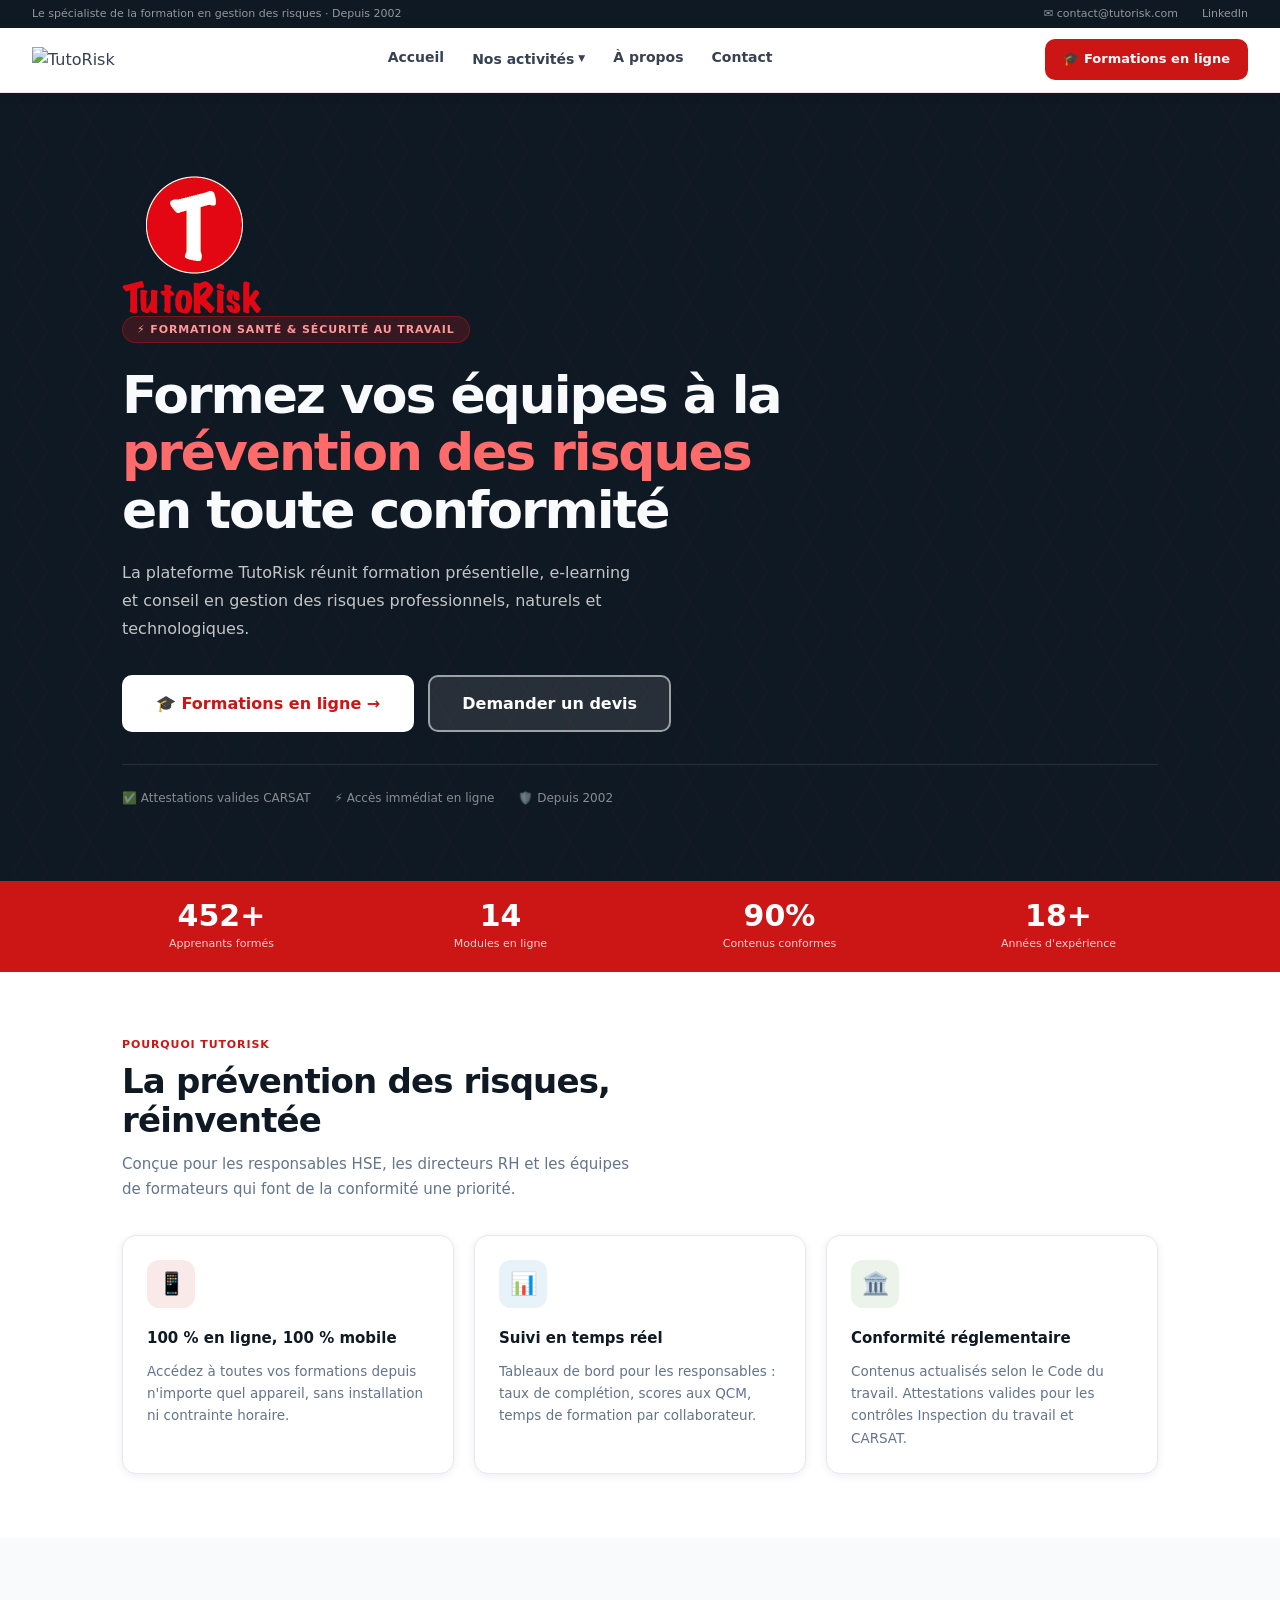
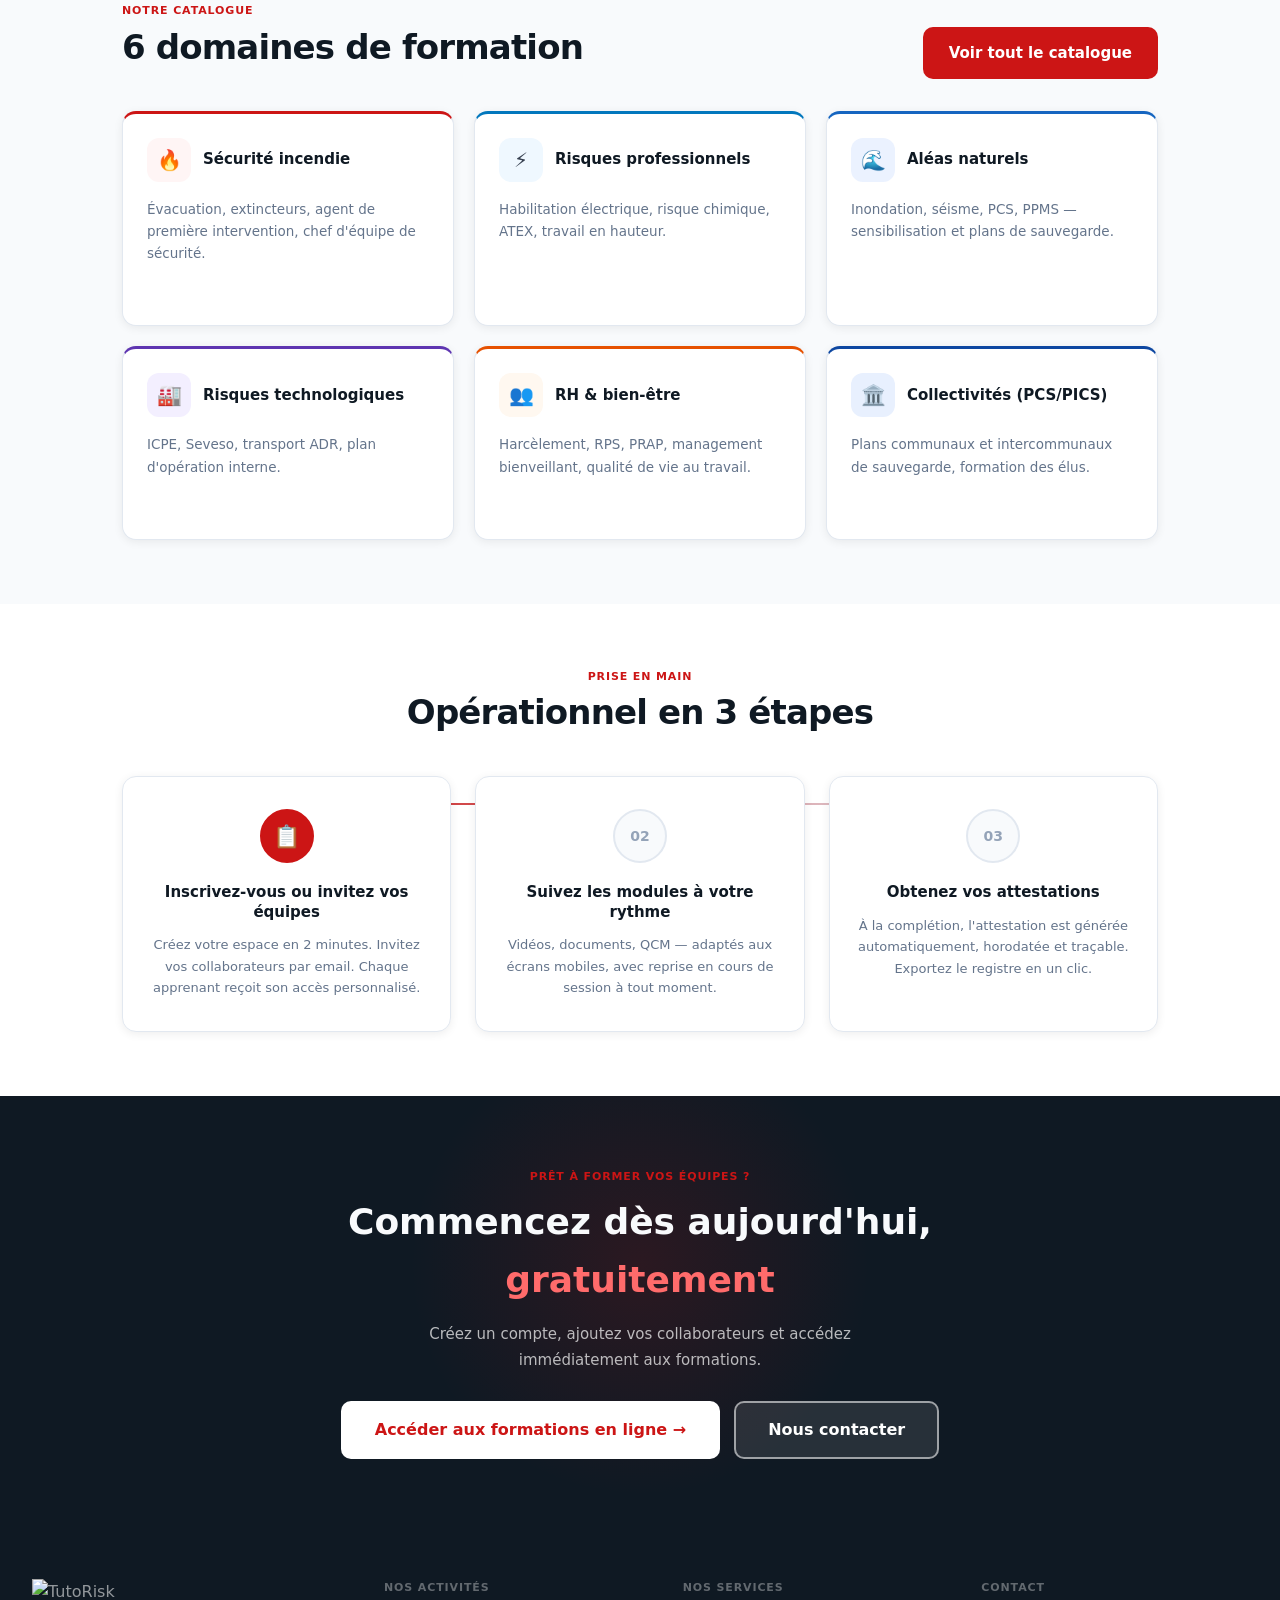
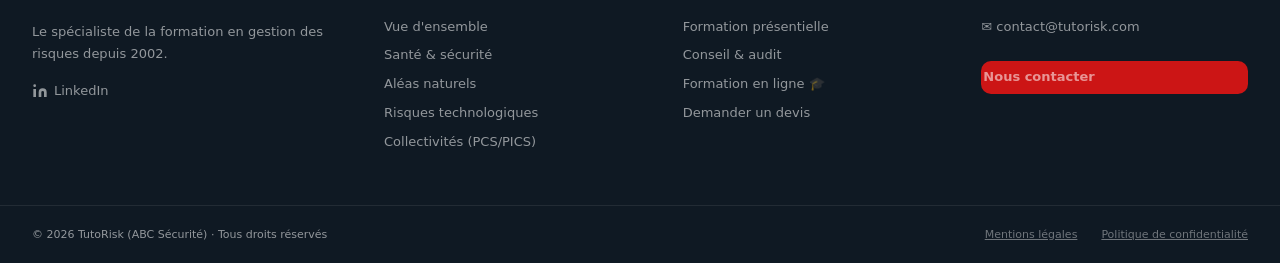
==== commit b18bf0b7: "Logo officiel + favicons + partie haute en blanc" ====
--- a/index.html
+++ b/index.html
@@ -28,10 +28,7 @@
 </div>
 <nav class="navbar" id="navbar">
   <div class="nav-inner">
-    <a href="/index.html" class="nav-logo">
-      <img src="/assets/logo-tutorisk.png" width="34" height="34" alt="TutoRisk" style="display:block;flex-shrink:0;object-fit:contain">
-      <span>TutoRisk</span>
-    </a>
+    <a href="/index.html" class="nav-logo" aria-label="TutoRisk — accueil"><img src="/assets/logo-horizontal.png" alt="TutoRisk" class="nav-logo-img"></a>
     <div class="nav-links" id="nav-links">
       <a href="/index.html">Accueil</a>
       <div class="nav-dropdown" id="dropdown-activites">
@@ -74,15 +71,8 @@
 
 <section class="hero">
   <div class="hero-pattern" aria-hidden="true"></div>
-  <div class="hero-glow" aria-hidden="true"></div>
   <div class="hero-inner">
-    <div class="hero-lockup">
-      <div class="hero-lockup-mark"><img src="/assets/logo-tutorisk.png" width="56" height="56" alt="TutoRisk"></div>
-      <div>
-        <div class="hero-lockup-name">TutoRisk</div>
-        <div class="hero-lockup-tag">Prévention des risques depuis 2002</div>
-      </div>
-    </div>
+    <img src="/assets/logo-tutorisk.png" alt="TutoRisk" class="hero-logo">
     <div class="hero-tag">⚡ Formation Santé &amp; Sécurité au Travail</div>
     <h1 class="fade-in">Formez vos équipes à la<br><span class="accent">prévention des risques</span><br>en toute conformité</h1>
     <p class="hero-sub fade-in fade-in-1">La plateforme TutoRisk réunit formation présentielle, e-learning et conseil en gestion des risques professionnels, naturels et technologiques.</p>
@@ -158,10 +148,7 @@
 <footer class="footer">
   <div class="footer-inner">
     <div class="footer-brand">
-      <a href="/index.html" class="footer-logo">
-        <img src="/assets/logo-tutorisk.png" width="30" height="30" alt="TutoRisk" style="display:block;flex-shrink:0;object-fit:contain">
-        <span>TutoRisk</span>
-      </a>
+      <a href="/index.html" class="footer-logo" aria-label="TutoRisk — accueil"><img src="/assets/logo-horizontal.png" alt="TutoRisk" class="footer-logo-img"></a>
       <p>Le spécialiste de la formation en gestion des risques depuis 2002.</p>
       <a href="https://linkedin.com/company/tutorisk" target="_blank" rel="noreferrer" class="footer-linkedin">
         <svg width="16" height="16" viewBox="0 0 24 24" fill="currentColor"><path d="M16 8a6 6 0 016 6v7h-4v-7a2 2 0 00-4 0v7h-4v-7a6 6 0 016-6zM2 9h4v12H2z"/><circle cx="4" cy="4" r="2"/></svg>
--- a/css/style.css
+++ b/css/style.css
@@ -721,3 +721,38 @@
 .fade-in-1 { animation-delay: .1s; }
 .fade-in-2 { animation-delay: .2s; }
 .fade-in-3 { animation-delay: .3s; }
+
+/* ── Lockup logo dans le hero ────────────────────────────── */
+.hero-lockup {
+  display: flex;
+  align-items: center;
+  gap: .75rem;
+  margin-bottom: 1.5rem;
+  animation: fadeIn .6s ease both;
+}
+.hero-lockup-mark {
+  background: #fff;
+  border-radius: 14px;
+  padding: 8px;
+  display: flex;
+  box-shadow: 0 8px 24px rgba(0,0,0,.35);
+  flex-shrink: 0;
+}
+.hero-lockup-mark img { display: block; object-fit: contain; }
+.hero-lockup-name {
+  font-size: 1.625rem;
+  font-weight: 900;
+  color: #F8FAFC;
+  letter-spacing: -.03em;
+  line-height: 1;
+}
+.hero-lockup-tag {
+  font-size: .6875rem;
+  color: var(--text-light);
+  letter-spacing: .04em;
+  margin-top: 3px;
+}
+@media (max-width: 768px) {
+  .hero-lockup-mark img { width: 44px; height: 44px; }
+  .hero-lockup-name { font-size: 1.375rem; }
+}
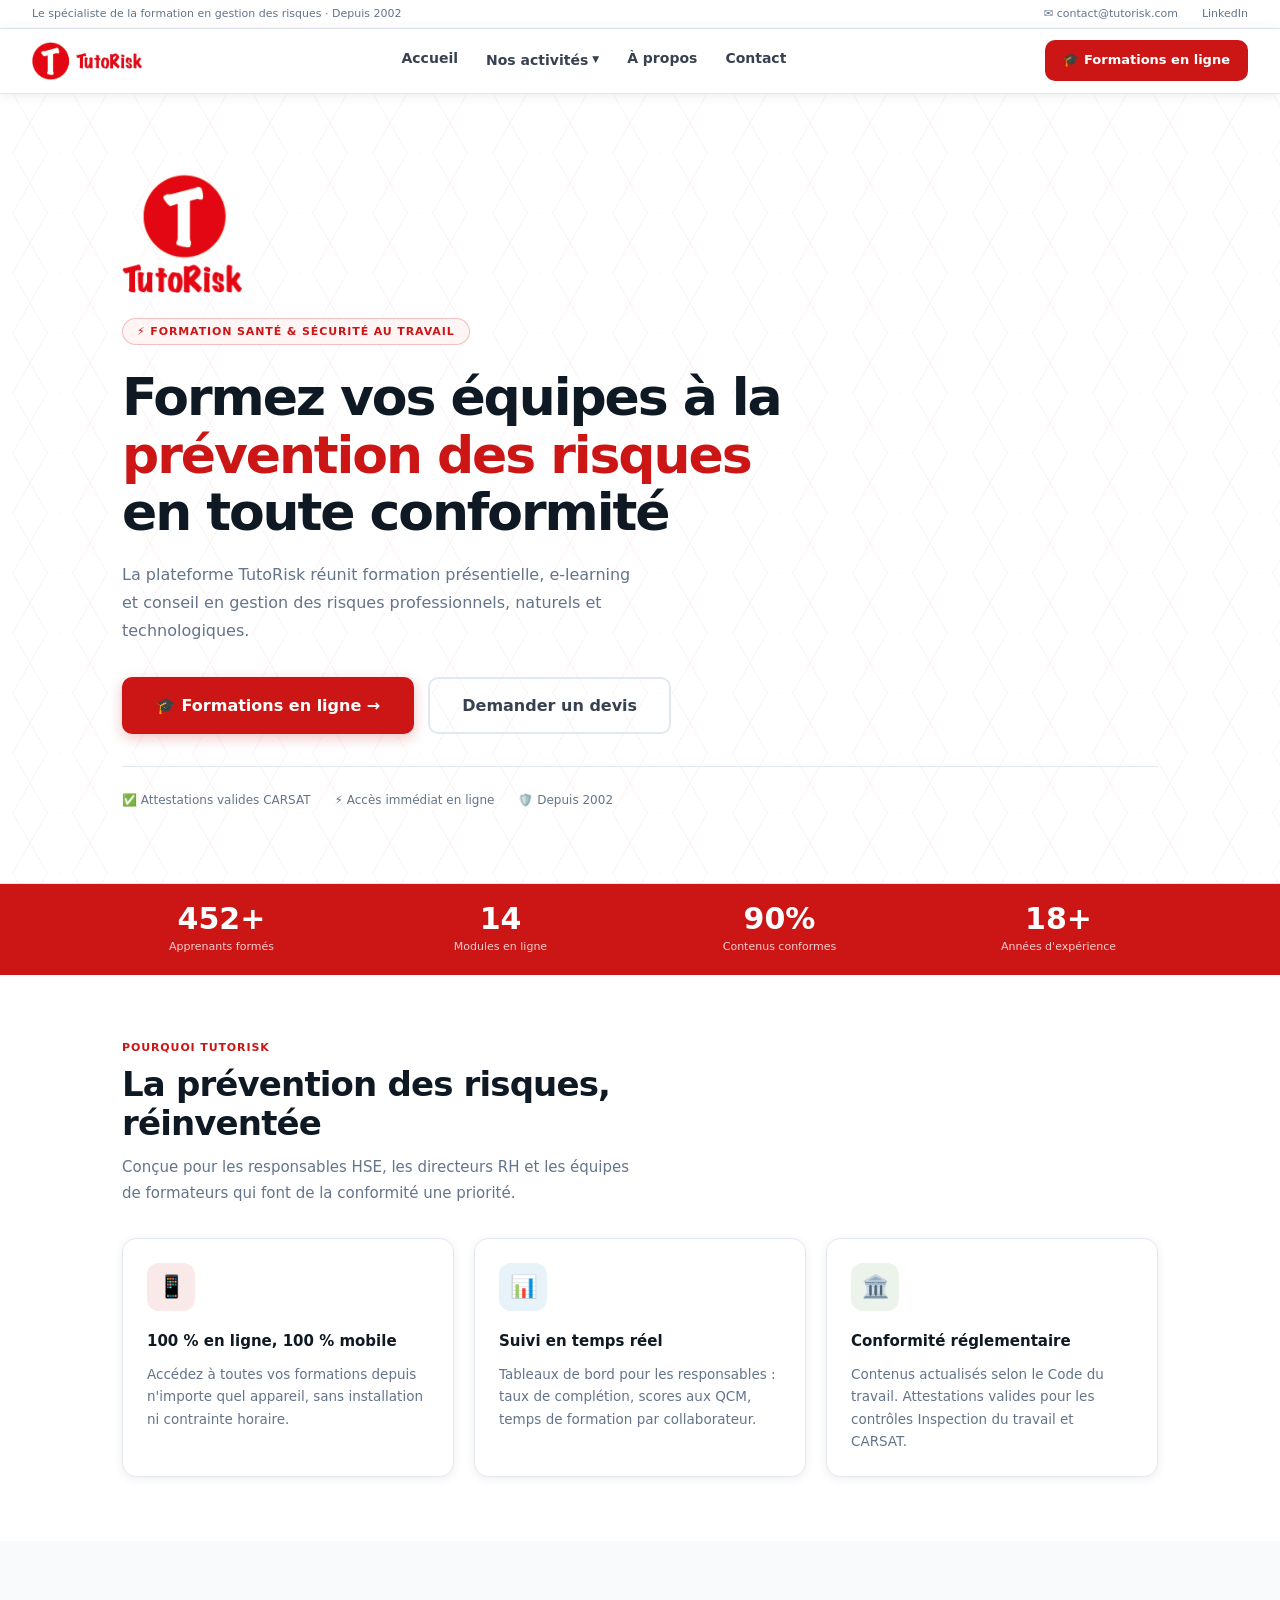
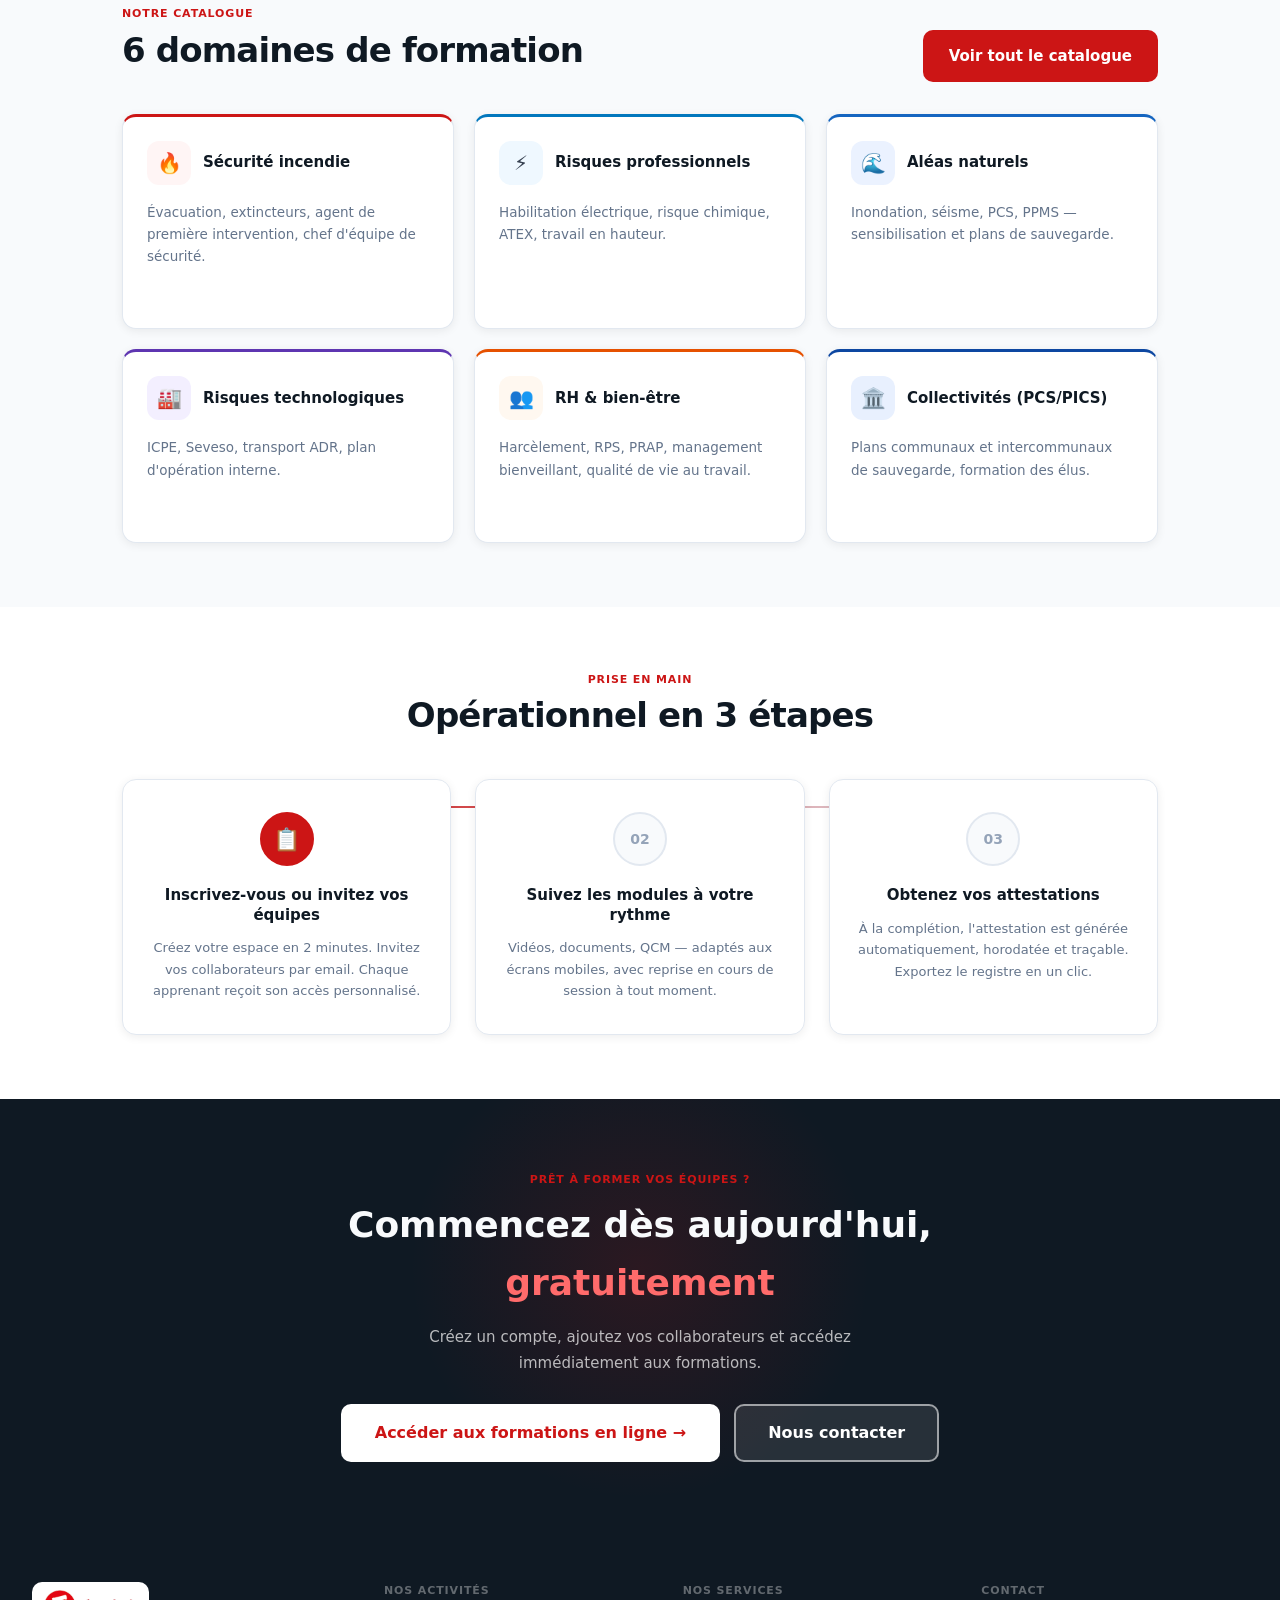
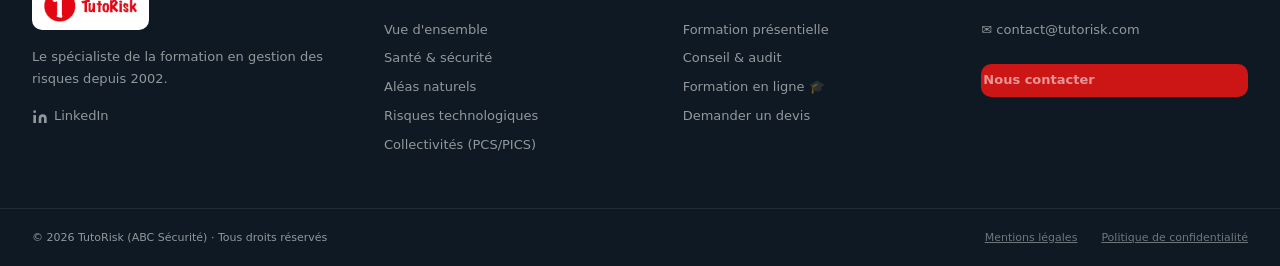
==== commit 7dba3aac: "Cache-busting des assets + barre de nav agrandie + config nginx sans immutable" ====
--- a/index.html
+++ b/index.html
@@ -7,16 +7,16 @@
   <meta name="description" content="Spécialiste de la formation en santé & sécurité au travail, aléas naturels et risques technologiques depuis 2002. Formations présentielles, e-learning et conseil.">
   <meta property="og:title" content="TutoRisk — Formation & conseil en gestion des risques depuis 2002">
   <meta property="og:description" content="Spécialiste de la formation en santé & sécurité au travail, aléas naturels et risques technologiques depuis 2002. Formations présentielles, e-learning et conseil.">
-  <link rel="icon" href="/assets/favicon.ico" sizes="any">
-<link rel="icon" type="image/png" sizes="32x32" href="/assets/favicon-32x32.png">
-<link rel="icon" type="image/png" sizes="16x16" href="/assets/favicon-16x16.png">
-<link rel="apple-touch-icon" href="/assets/apple-touch-icon.png">
-<link rel="manifest" href="/assets/site.webmanifest">
+  <link rel="icon" href="/assets/favicon.ico?v=2" sizes="any">
+<link rel="icon" type="image/png" sizes="32x32" href="/assets/favicon-32x32.png?v=2">
+<link rel="icon" type="image/png" sizes="16x16" href="/assets/favicon-16x16.png?v=2">
+<link rel="apple-touch-icon" href="/assets/apple-touch-icon.png?v=2">
+<link rel="manifest" href="/assets/site.webmanifest?v=2">
 <meta name="theme-color" content="#CC1515">
 <meta property="og:image" content="https://tutorisk.net/assets/favicon-512x512.png">
   <link rel="preconnect" href="https://fonts.googleapis.com">
   <link href="https://fonts.googleapis.com/css2?family=Inter:wght@400;500;600;700;800;900&display=swap" rel="stylesheet">
-  <link rel="stylesheet" href="/css/style.css">
+  <link rel="stylesheet" href="/css/style.css?v=2">
 </head>
 <body>
 <div class="topbar">
@@ -28,7 +28,7 @@
 </div>
 <nav class="navbar" id="navbar">
   <div class="nav-inner">
-    <a href="/index.html" class="nav-logo" aria-label="TutoRisk — accueil"><img src="/assets/logo-horizontal.png" alt="TutoRisk" class="nav-logo-img"></a>
+    <a href="/index.html" class="nav-logo" aria-label="TutoRisk — accueil"><img src="/assets/logo-horizontal.png?v=2" alt="TutoRisk" class="nav-logo-img"></a>
     <div class="nav-links" id="nav-links">
       <a href="/index.html">Accueil</a>
       <div class="nav-dropdown" id="dropdown-activites">
@@ -72,7 +72,7 @@
 <section class="hero">
   <div class="hero-pattern" aria-hidden="true"></div>
   <div class="hero-inner">
-    <img src="/assets/logo-tutorisk.png" alt="TutoRisk" class="hero-logo">
+    <img src="/assets/logo-tutorisk.png?v=2" alt="TutoRisk" class="hero-logo">
     <div class="hero-tag">⚡ Formation Santé &amp; Sécurité au Travail</div>
     <h1 class="fade-in">Formez vos équipes à la<br><span class="accent">prévention des risques</span><br>en toute conformité</h1>
     <p class="hero-sub fade-in fade-in-1">La plateforme TutoRisk réunit formation présentielle, e-learning et conseil en gestion des risques professionnels, naturels et technologiques.</p>
@@ -148,7 +148,7 @@
 <footer class="footer">
   <div class="footer-inner">
     <div class="footer-brand">
-      <a href="/index.html" class="footer-logo" aria-label="TutoRisk — accueil"><img src="/assets/logo-horizontal.png" alt="TutoRisk" class="footer-logo-img"></a>
+      <a href="/index.html" class="footer-logo" aria-label="TutoRisk — accueil"><img src="/assets/logo-horizontal.png?v=2" alt="TutoRisk" class="footer-logo-img"></a>
       <p>Le spécialiste de la formation en gestion des risques depuis 2002.</p>
       <a href="https://linkedin.com/company/tutorisk" target="_blank" rel="noreferrer" class="footer-linkedin">
         <svg width="16" height="16" viewBox="0 0 24 24" fill="currentColor"><path d="M16 8a6 6 0 016 6v7h-4v-7a2 2 0 00-4 0v7h-4v-7a6 6 0 016-6zM2 9h4v12H2z"/><circle cx="4" cy="4" r="2"/></svg>
@@ -184,6 +184,6 @@
     </div>
   </div>
 </footer>
-<script src="/js/config.js"></script>
-<script src="/js/main.js"></script>
+<script src="/js/config.js?v=2"></script>
+<script src="/js/main.js?v=2"></script>
 </body></html>
--- a/css/style.css
+++ b/css/style.css
@@ -117,8 +117,9 @@
 
 /* ── Bandeau supérieur ───────────────────────────────────── */
 .topbar {
-  background: var(--dark);
-  color: rgba(255,255,255,.55);
+  background: #fff;
+  color: var(--text-light);
+  border-bottom: 1px solid var(--border);
   font-size: .6875rem;
   padding: .3125rem 2rem;
   display: flex;
@@ -127,8 +128,8 @@
   gap: 1rem;
 }
 .topbar-links { display: flex; gap: 1.5rem; }
-.topbar a { color: rgba(255,255,255,.55); transition: color .15s; }
-.topbar a:hover { color: #fff; }
+.topbar a { color: var(--text-light); transition: color .15s; }
+.topbar a:hover { color: var(--red); }
 
 /* ── Navigation ──────────────────────────────────────────── */
 .navbar {
@@ -137,7 +138,7 @@
   top: 0;
   z-index: 200;
   box-shadow: 0 1px 12px rgba(0,0,0,.08);
-  border-bottom: 1px solid rgba(204,21,21,.12);
+  border-bottom: 1px solid var(--border);
 }
 
 .nav-inner {
@@ -154,15 +155,14 @@
 .nav-logo {
   display: flex;
   align-items: center;
-  gap: .5rem;
   text-decoration: none;
   flex-shrink: 0;
 }
-.nav-logo span {
-  font-size: 1.3125rem;
-  font-weight: 900;
-  color: var(--red);
-  letter-spacing: -.03em;
+.nav-logo-img {
+  height: 38px;
+  width: auto;
+  display: block;
+  object-fit: contain;
 }
 
 .nav-links {
@@ -289,16 +289,17 @@
 
 /* ── Hero ────────────────────────────────────────────────── */
 .hero {
-  background: var(--dark);
-  color: #fff;
+  background: var(--white);
+  color: var(--text);
   position: relative;
   overflow: hidden;
+  border-bottom: 1px solid var(--border);
 }
 
 .hero-pattern {
   position: absolute;
   inset: 0;
-  opacity: .06;
+  opacity: .04;
   background-image:
     repeating-linear-gradient(60deg, #CC1515 0, #CC1515 1px, transparent 0, transparent 50%),
     repeating-linear-gradient(-60deg, #CC1515 0, #CC1515 1px, transparent 0, transparent 50%);
@@ -326,9 +327,9 @@
   display: inline-flex;
   align-items: center;
   gap: .375rem;
-  background: rgba(204,21,21,.2);
-  border: 1px solid rgba(204,21,21,.45);
-  color: #FF9999;
+  background: var(--red-light);
+  border: 1px solid rgba(204,21,21,.25);
+  color: var(--red);
   font-size: .6875rem;
   font-weight: 700;
   letter-spacing: .08em;
@@ -344,13 +345,13 @@
   line-height: 1.1;
   letter-spacing: -.04em;
   margin-bottom: 1.25rem;
-  color: #F8FAFC;
-}
-.hero h1 .accent { color: #FF6B6B; }
+  color: var(--dark);
+}
+.hero h1 .accent { color: var(--red); }
 
 .hero-sub {
   font-size: 1rem;
-  color: rgba(255,255,255,.75);
+  color: var(--text-light);
   max-width: 520px;
   line-height: 1.75;
   margin-bottom: 2rem;
@@ -363,9 +364,9 @@
   gap: 1.5rem;
   flex-wrap: wrap;
   padding-top: 1.5rem;
-  border-top: 1px solid rgba(255,255,255,.1);
+  border-top: 1px solid var(--border);
   font-size: .75rem;
-  color: rgba(255,255,255,.5);
+  color: var(--text-light);
 }
 
 /* ── Bande de stats ──────────────────────────────────────── */
@@ -646,8 +647,8 @@
   grid-template-columns: 1.2fr repeat(3, 1fr);
   gap: 2rem;
 }
-.footer-logo { display: flex; align-items: center; gap: .5rem; margin-bottom: 1rem; text-decoration: none; }
-.footer-logo span { font-size: 1.125rem; font-weight: 900; color: #fff; letter-spacing: -.02em; }
+.footer-logo { display: inline-flex; align-items: center; margin-bottom: 1rem; text-decoration: none; background: #fff; border-radius: 10px; padding: 8px 12px; }
+.footer-logo-img { height: 32px; width: auto; display: block; object-fit: contain; }
 .footer-brand p { font-size: .8125rem; line-height: 1.7; margin-bottom: 1rem; }
 .footer-linkedin {
   display: inline-flex;
@@ -722,37 +723,23 @@
 .fade-in-2 { animation-delay: .2s; }
 .fade-in-3 { animation-delay: .3s; }
 
-/* ── Lockup logo dans le hero ────────────────────────────── */
-.hero-lockup {
-  display: flex;
-  align-items: center;
-  gap: .75rem;
+
+/* ── Logo dans le hero ───────────────────────────────────── */
+.hero-logo {
+  width: 120px;
+  height: auto;
+  display: block;
   margin-bottom: 1.5rem;
   animation: fadeIn .6s ease both;
 }
-.hero-lockup-mark {
-  background: #fff;
-  border-radius: 14px;
-  padding: 8px;
-  display: flex;
-  box-shadow: 0 8px 24px rgba(0,0,0,.35);
-  flex-shrink: 0;
-}
-.hero-lockup-mark img { display: block; object-fit: contain; }
-.hero-lockup-name {
-  font-size: 1.625rem;
-  font-weight: 900;
-  color: #F8FAFC;
-  letter-spacing: -.03em;
-  line-height: 1;
-}
-.hero-lockup-tag {
-  font-size: .6875rem;
-  color: var(--text-light);
-  letter-spacing: .04em;
-  margin-top: 3px;
-}
+
+/* Boutons du hero clair */
+.hero .btn-white { background: var(--red); color: #fff; box-shadow: 0 4px 14px rgba(204,21,21,.25); }
+.hero .btn-white:hover { background: var(--red-dark); }
+.hero .btn-outline-white { background: transparent; border-color: var(--border); color: var(--text); }
+.hero .btn-outline-white:hover { background: var(--bg); border-color: var(--red); color: var(--red); }
+
 @media (max-width: 768px) {
-  .hero-lockup-mark img { width: 44px; height: 44px; }
-  .hero-lockup-name { font-size: 1.375rem; }
-}
+  .hero-logo { width: 88px; margin-bottom: 1.25rem; }
+  .nav-logo-img { height: 32px; }
+}
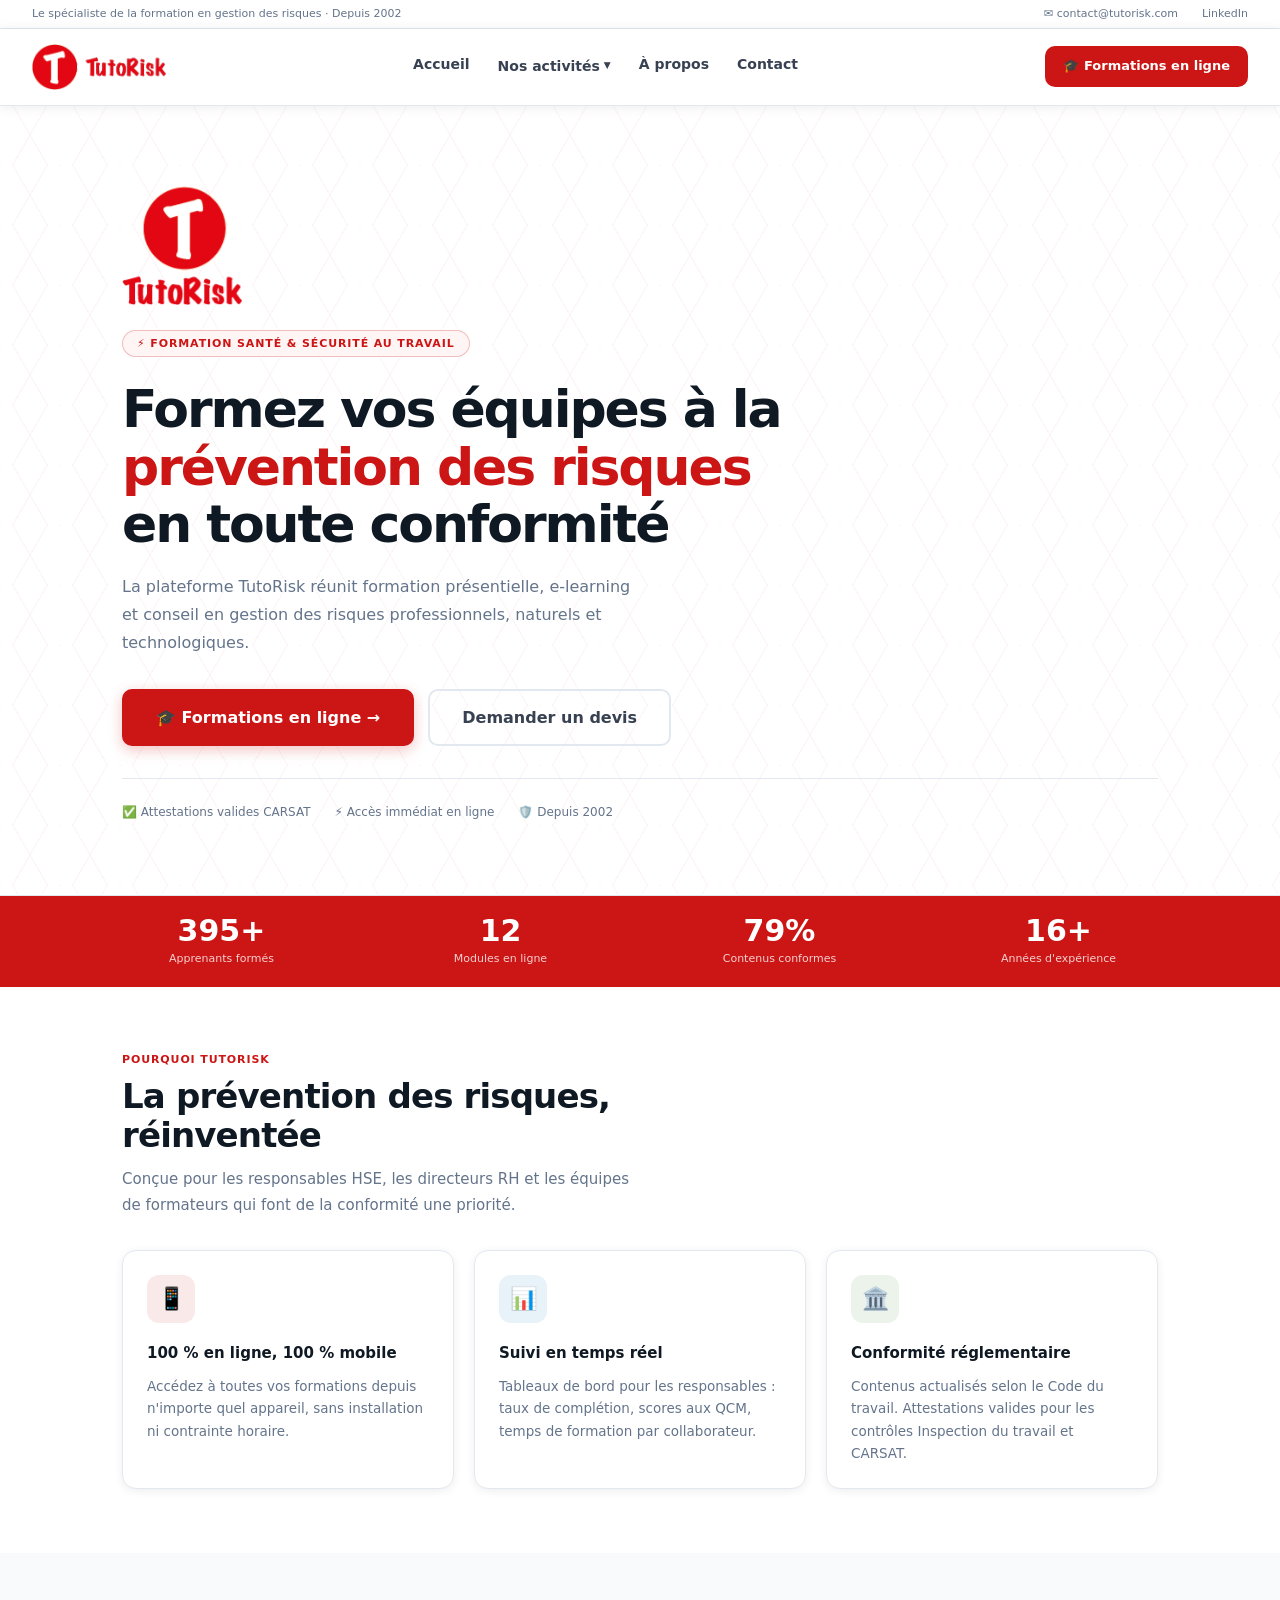
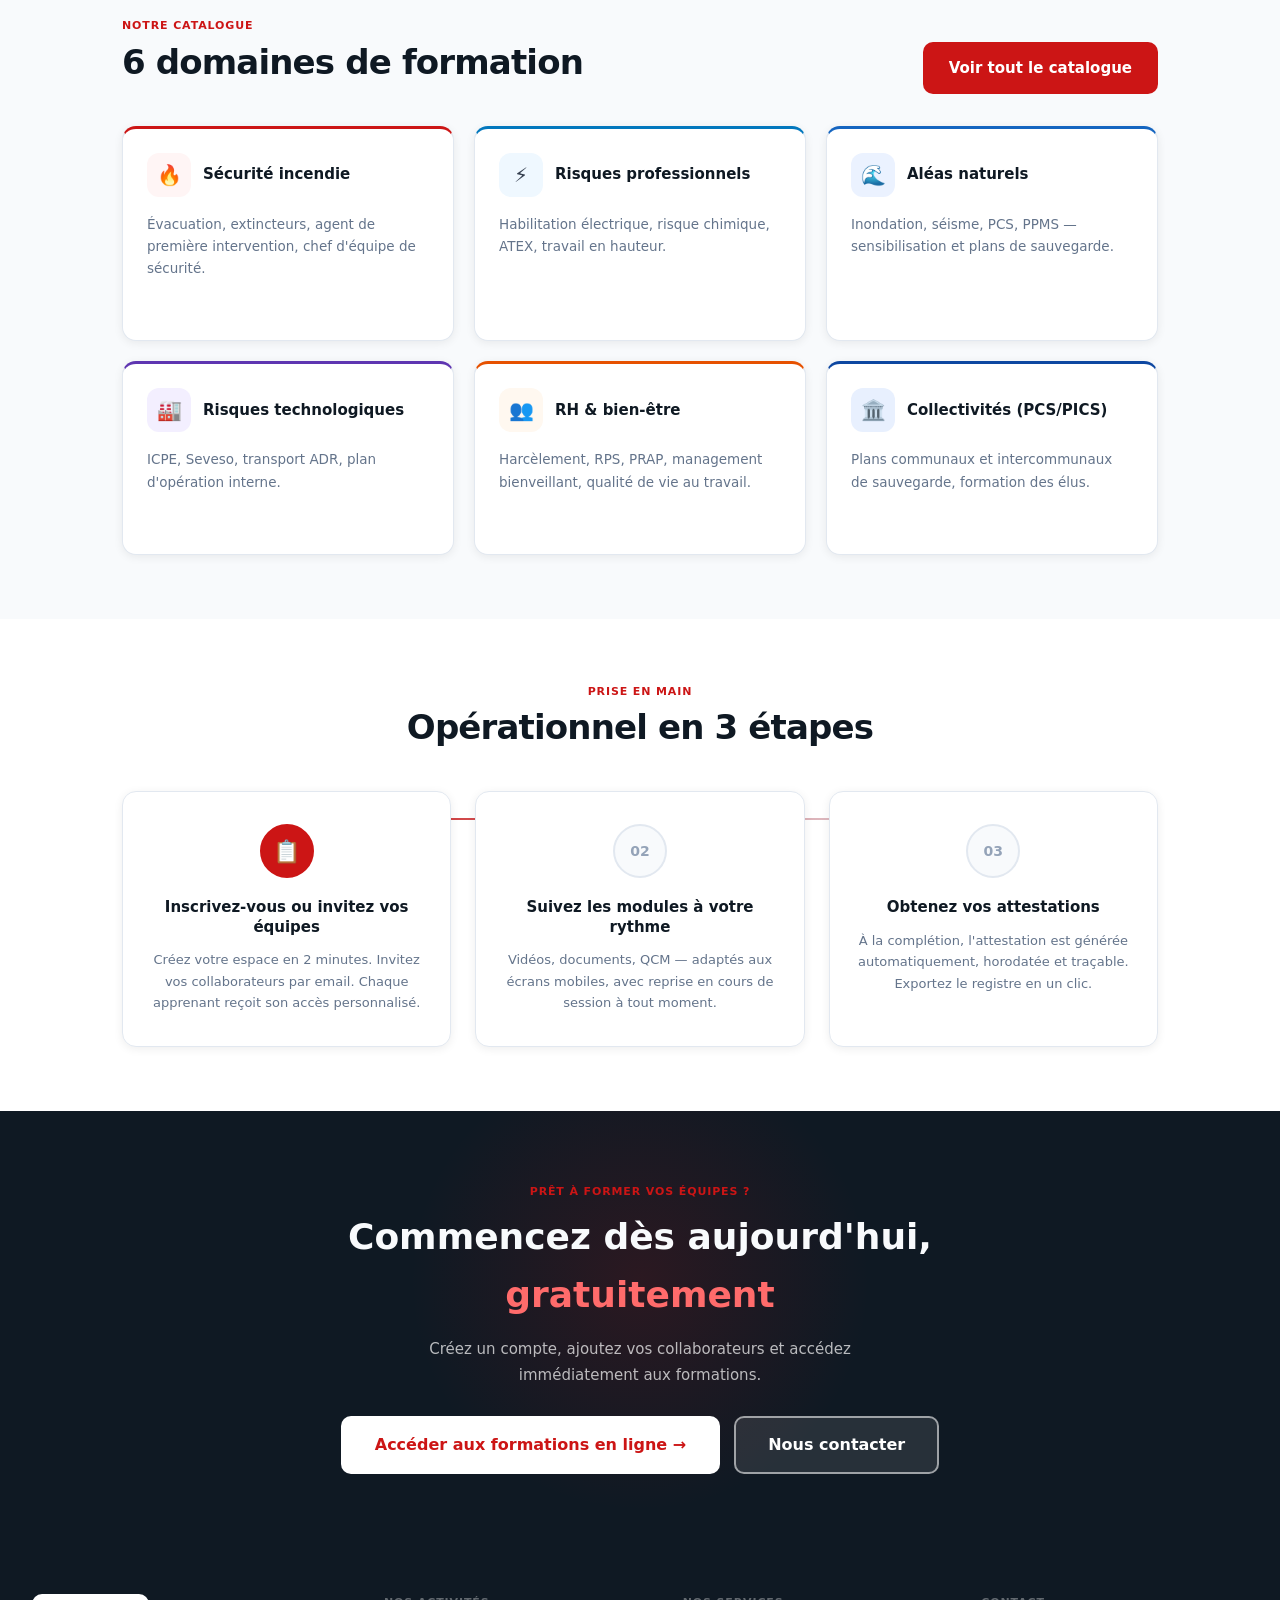
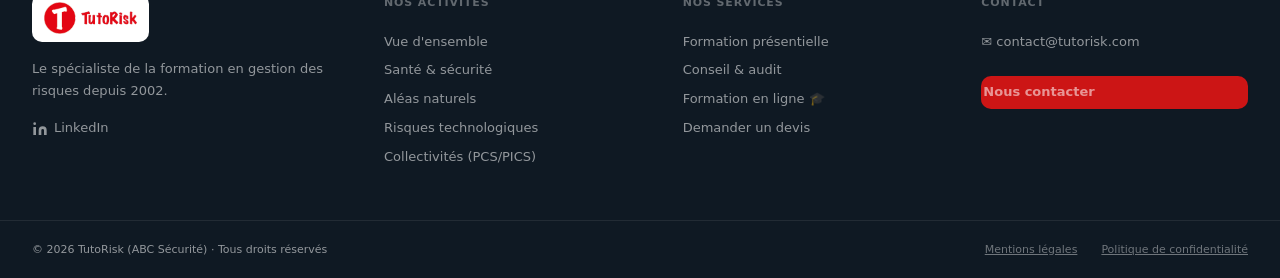
==== commit 54ee2040: "Favicons : noms de fichiers neufs (contourne le cache favicon) + MIME manifest" ====
--- a/index.html
+++ b/index.html
@@ -7,13 +7,13 @@
   <meta name="description" content="Spécialiste de la formation en santé & sécurité au travail, aléas naturels et risques technologiques depuis 2002. Formations présentielles, e-learning et conseil.">
   <meta property="og:title" content="TutoRisk — Formation & conseil en gestion des risques depuis 2002">
   <meta property="og:description" content="Spécialiste de la formation en santé & sécurité au travail, aléas naturels et risques technologiques depuis 2002. Formations présentielles, e-learning et conseil.">
-  <link rel="icon" href="/assets/favicon.ico?v=2" sizes="any">
-<link rel="icon" type="image/png" sizes="32x32" href="/assets/favicon-32x32.png?v=2">
-<link rel="icon" type="image/png" sizes="16x16" href="/assets/favicon-16x16.png?v=2">
-<link rel="apple-touch-icon" href="/assets/apple-touch-icon.png?v=2">
-<link rel="manifest" href="/assets/site.webmanifest?v=2">
+<link rel="icon" type="image/png" sizes="32x32" href="/assets/icon-32.png">
+<link rel="icon" type="image/png" sizes="16x16" href="/assets/icon-16.png">
+<link rel="icon" href="/assets/favicon.ico" sizes="any">
+<link rel="apple-touch-icon" href="/assets/icon-180.png">
+<link rel="manifest" href="/assets/site.webmanifest">
 <meta name="theme-color" content="#CC1515">
-<meta property="og:image" content="https://tutorisk.net/assets/favicon-512x512.png">
+<meta property="og:image" content="https://tutorisk.net/assets/icon-512.png">
   <link rel="preconnect" href="https://fonts.googleapis.com">
   <link href="https://fonts.googleapis.com/css2?family=Inter:wght@400;500;600;700;800;900&display=swap" rel="stylesheet">
   <link rel="stylesheet" href="/css/style.css?v=2">
--- a/css/style.css
+++ b/css/style.css
@@ -145,7 +145,8 @@
   max-width: 1280px;
   margin: 0 auto;
   padding: 0 2rem;
-  height: 64px;
+  height: 76px;
+  overflow: hidden;
   display: flex;
   align-items: center;
   justify-content: space-between;
@@ -159,7 +160,8 @@
   flex-shrink: 0;
 }
 .nav-logo-img {
-  height: 38px;
+  height: 46px;
+  max-height: 60%;
   width: auto;
   display: block;
   object-fit: contain;
@@ -688,7 +690,7 @@
   .topbar { display: none; }
   .nav-links, .nav-actions .btn-red { display: none; }
   .burger { display: flex; }
-  .nav-inner { height: 58px; }
+  .nav-inner { height: 62px; }
 
   .stats-bar-inner { grid-template-columns: repeat(2, 1fr); }
 
@@ -741,5 +743,5 @@
 
 @media (max-width: 768px) {
   .hero-logo { width: 88px; margin-bottom: 1.25rem; }
-  .nav-logo-img { height: 32px; }
-}
+  .nav-logo-img { height: 36px; }
+}
